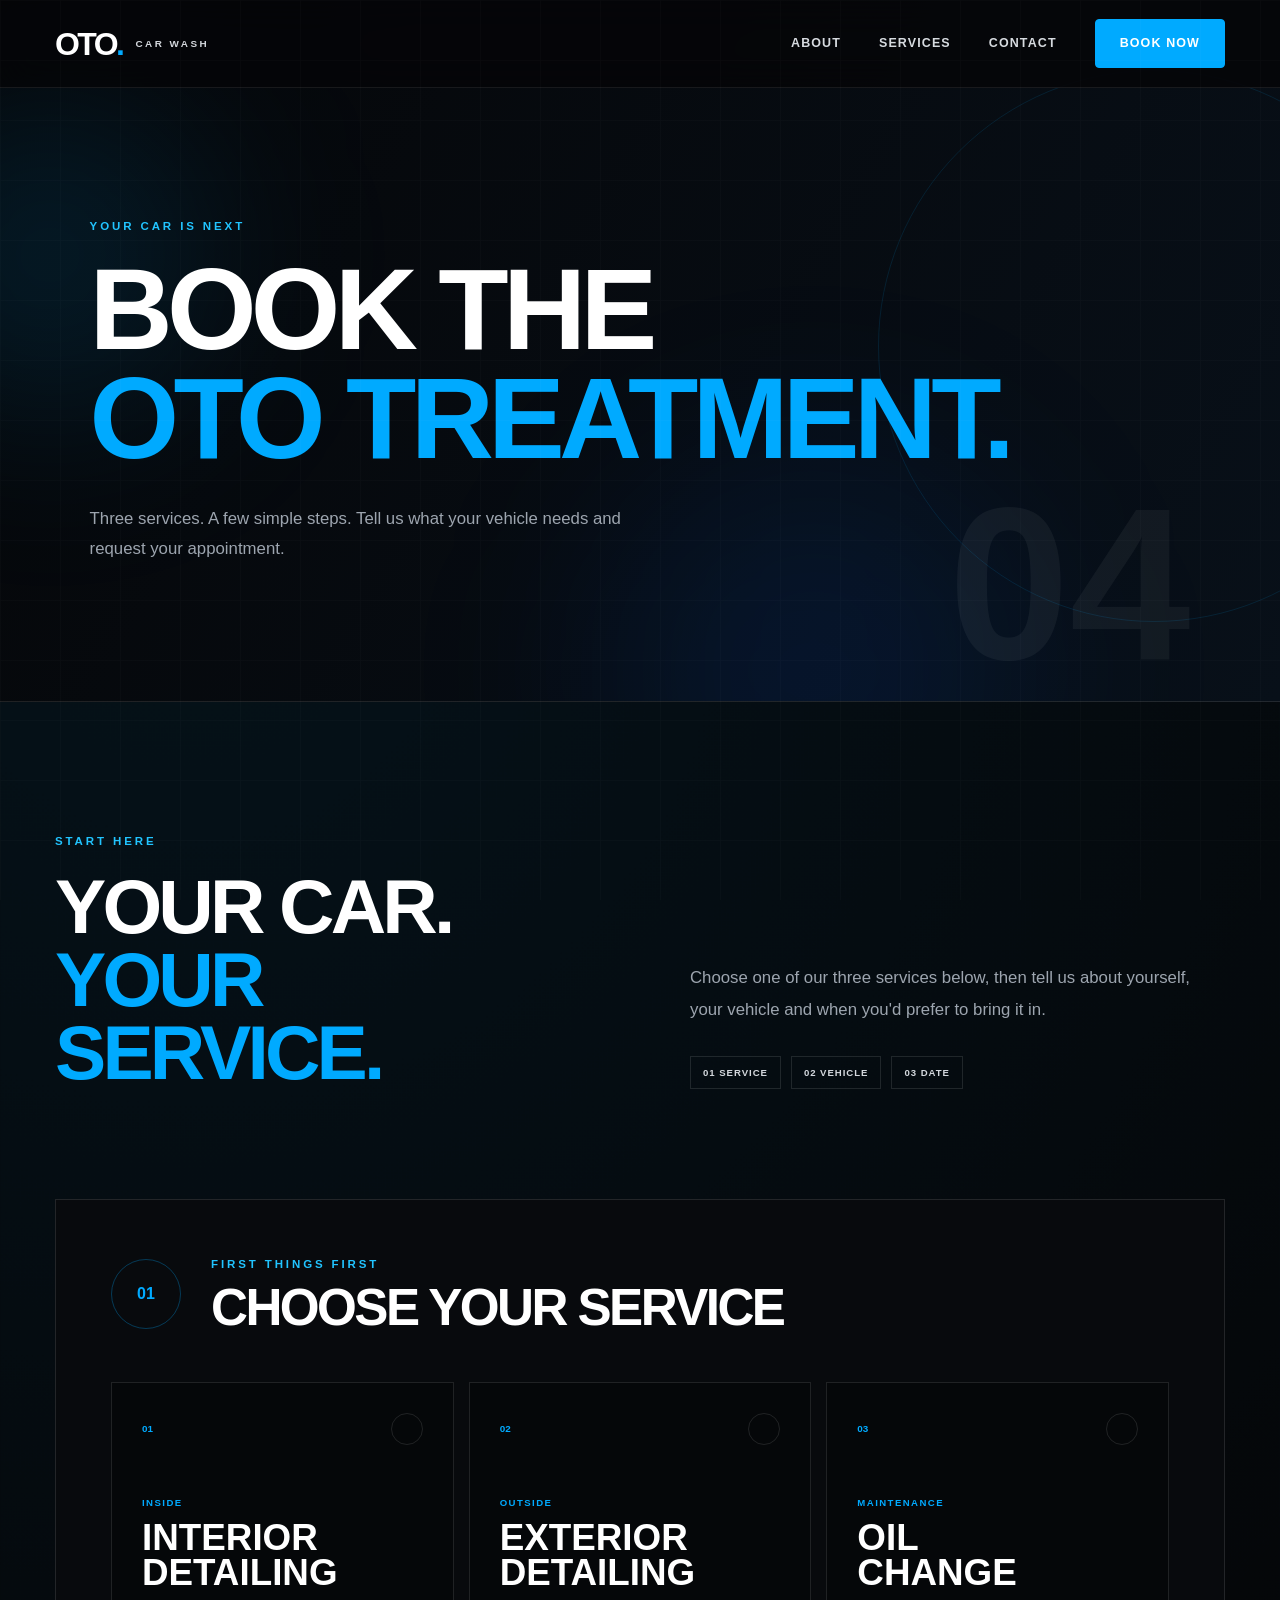
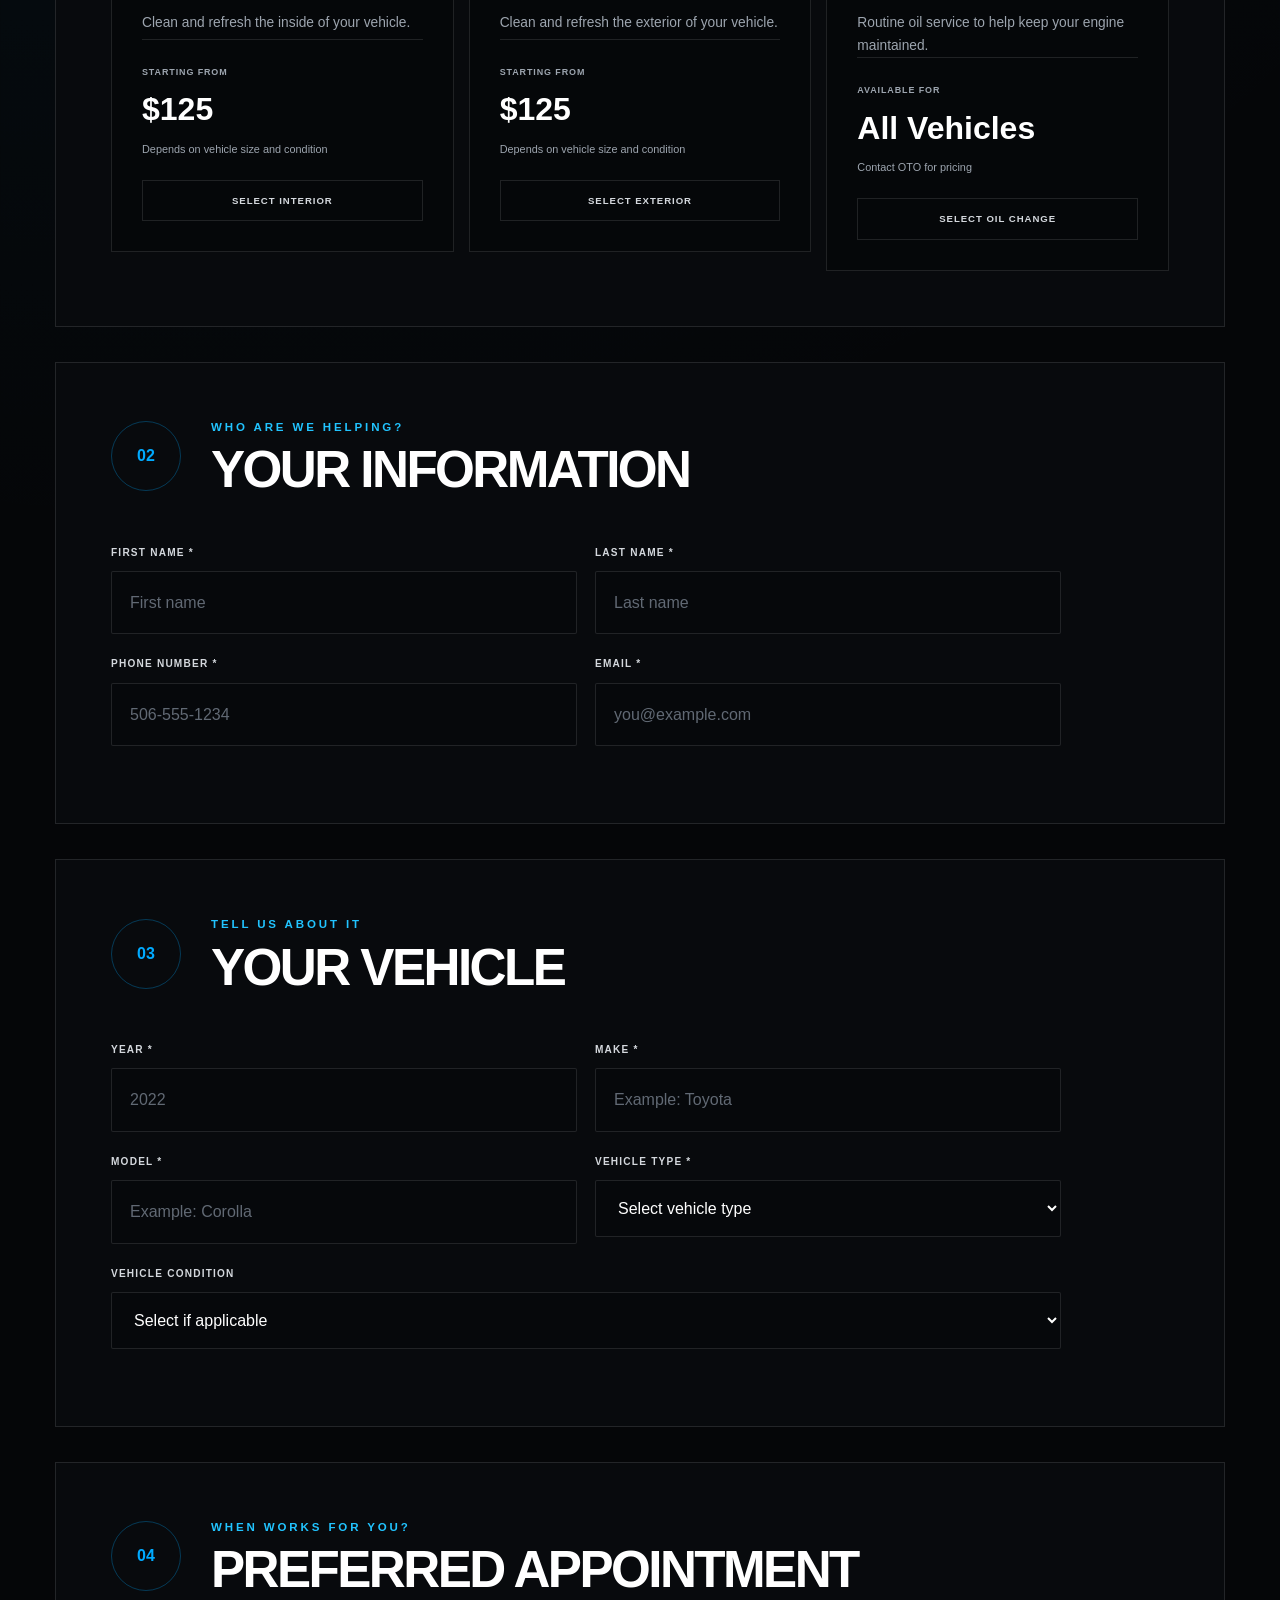
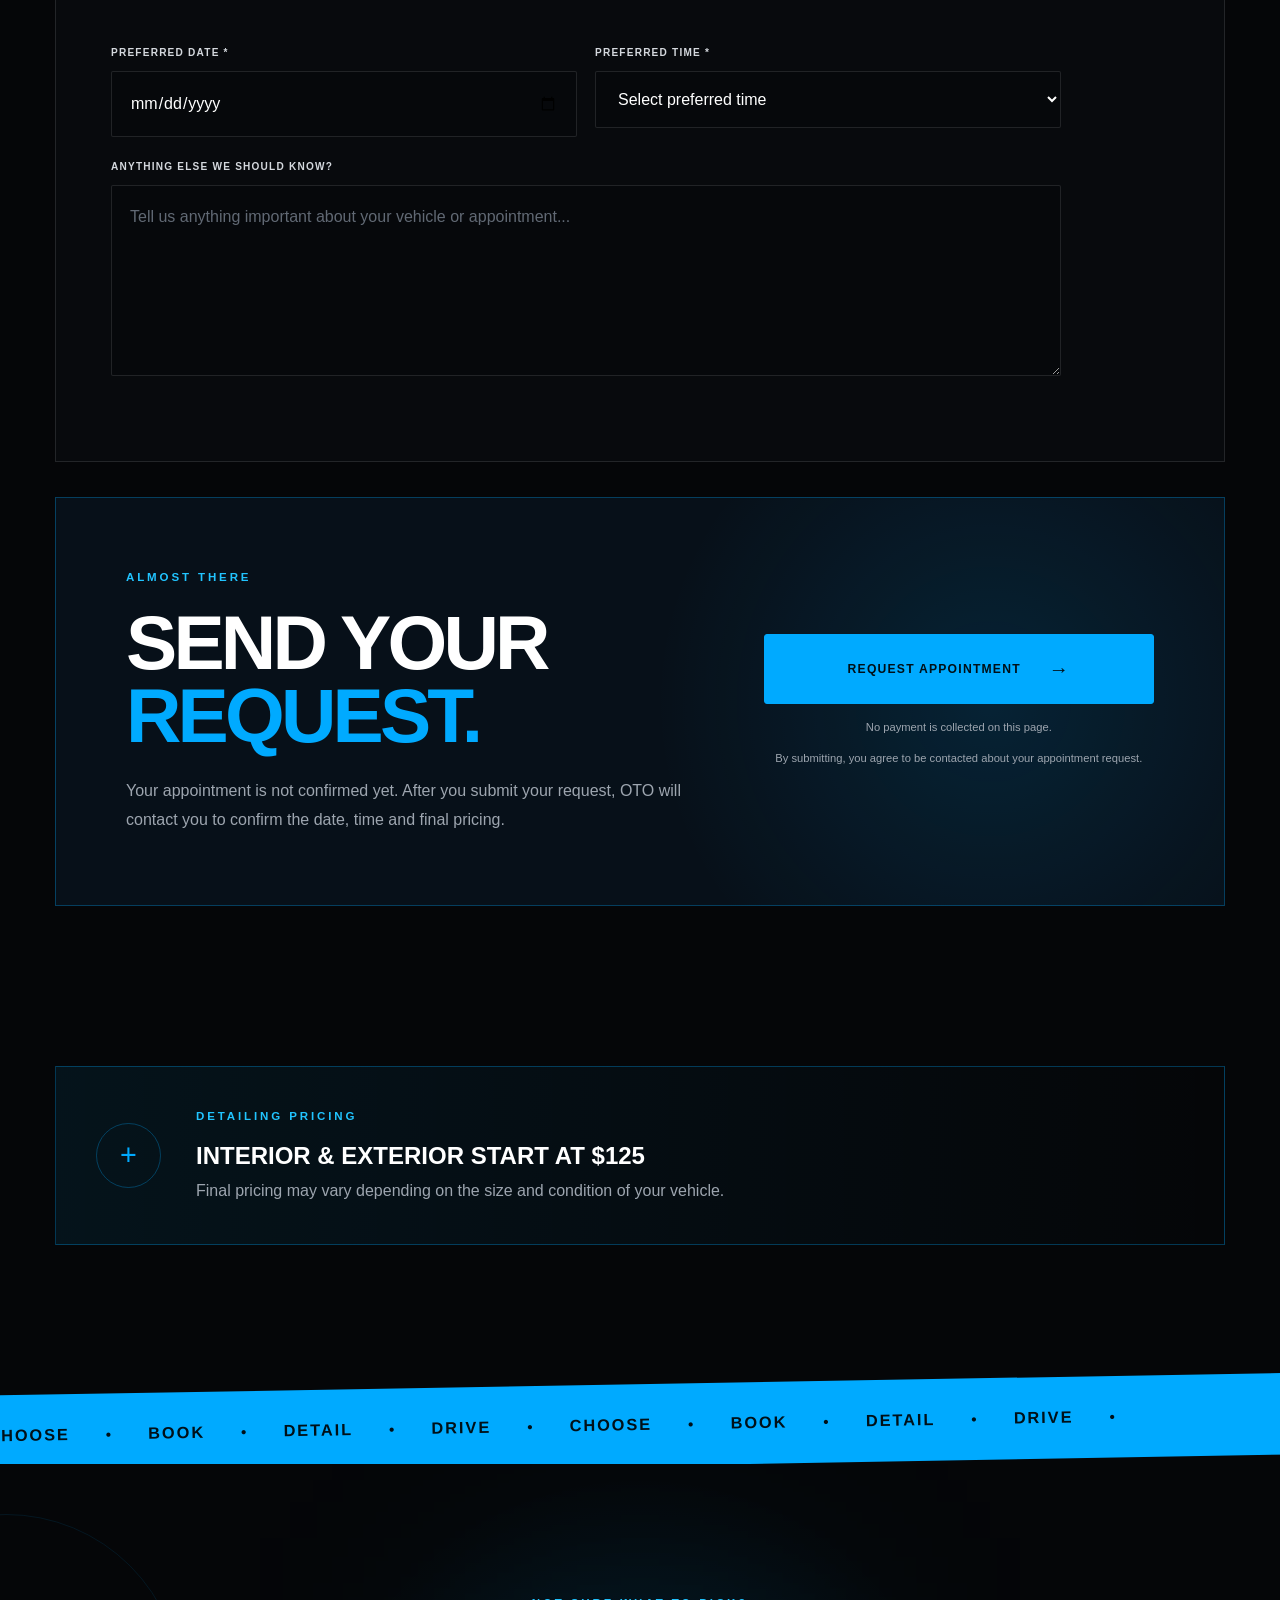
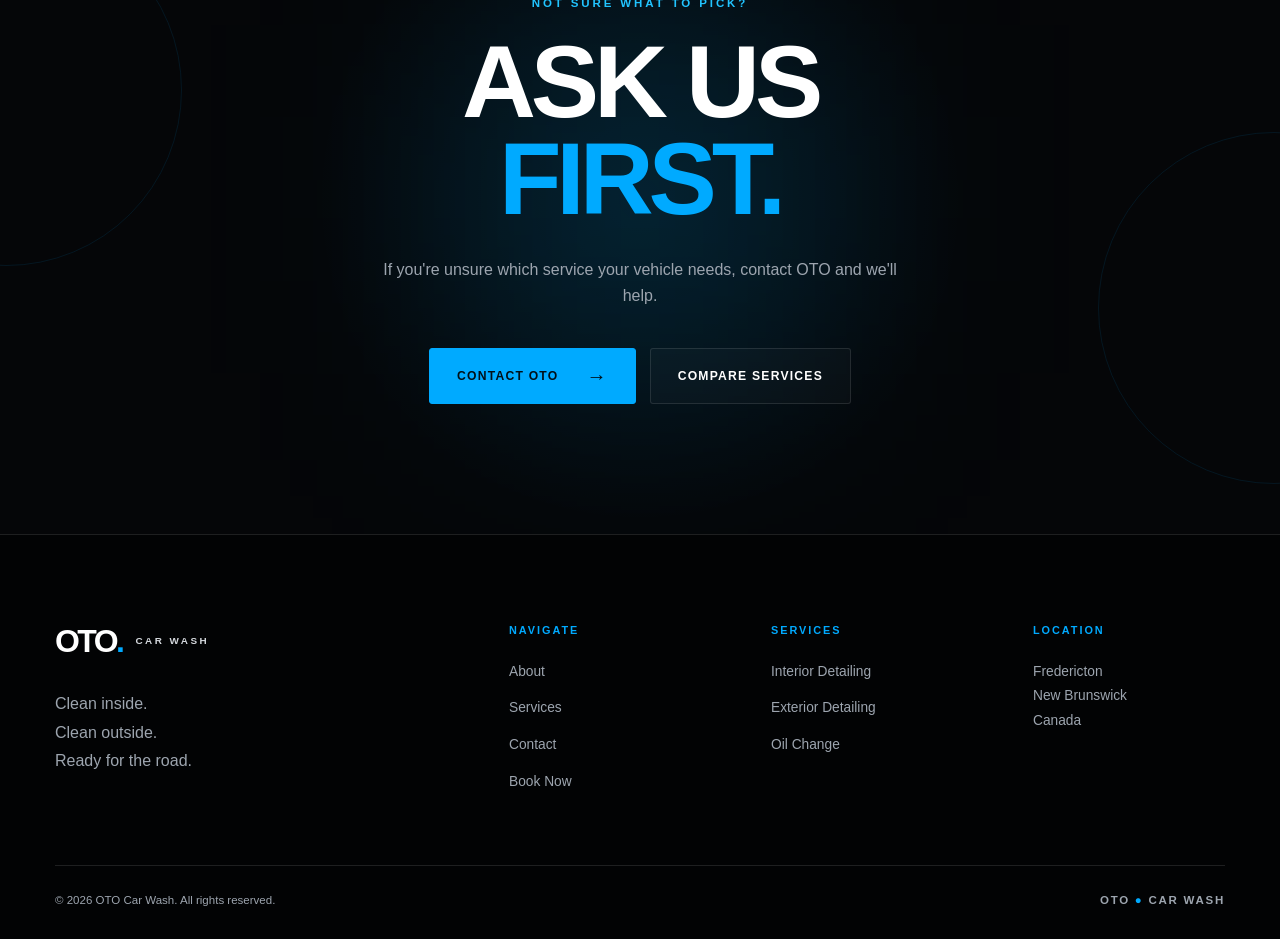
==== booking.html @ c393b4f9 "Add files via upload" ====
<!DOCTYPE html>
<html lang="en">

<head>
    <meta charset="UTF-8">
    <meta name="viewport" content="width=device-width, initial-scale=1.0">

    <title>Book Now | OTO Car Wash Fredericton</title>

    <meta name="description"
          content="Request an appointment for interior detailing, exterior detailing or an oil change at OTO Car Wash in Fredericton, New Brunswick.">

    <link rel="stylesheet" href="css/style.css">
</head>

<body>

<!-- =========================
     NAVIGATION
========================= -->

<header class="main-header">

    <a href="index.html" class="brand">
        <span class="brand-main">OTO</span>
        <span class="brand-sub">CAR WASH</span>
    </a>

    <nav class="desktop-nav">
        <a href="about.html">About</a>
        <a href="services.html">Services</a>
        <a href="contact.html">Contact</a>
        <a href="booking.html" class="nav-book active">Book Now</a>
    </nav>

    <button class="menu-button"
            id="menuButton"
            type="button"
            aria-label="Open menu"
            aria-expanded="false"
            aria-controls="mobileMenu">
        <span></span>
        <span></span>
        <span></span>
    </button>

</header>

<div class="mobile-menu" id="mobileMenu">

    <a href="about.html">About</a>
    <a href="services.html">Services</a>
    <a href="contact.html">Contact</a>
    <a href="booking.html">Book Now</a>

</div>

<main>

<!-- =========================
     BOOKING HERO
========================= -->

<section class="page-hero booking-page-hero">

    <div class="hero-glow hero-glow-one"></div>
    <div class="hero-glow hero-glow-two"></div>

    <div class="page-hero-content reveal">

        <p class="eyebrow">YOUR CAR IS NEXT</p>

        <h1>
            BOOK THE<br>
            <span>OTO TREATMENT.</span>
        </h1>

        <p>
            Three services. A few simple steps.
            Tell us what your vehicle needs and request your appointment.
        </p>

    </div>

    <div class="page-number">04</div>

</section>

<!-- =========================
     BOOKING INTRO
========================= -->

<section class="booking-intro-section">

    <div class="booking-intro-left reveal">

        <p class="eyebrow">START HERE</p>

        <h2>
            YOUR CAR.<br>
            <span>YOUR SERVICE.</span>
        </h2>

    </div>

    <div class="booking-intro-right reveal">

        <p>
            Choose one of our three services below, then tell us
            about yourself, your vehicle and when you'd prefer
            to bring it in.
        </p>

        <div class="booking-mini-steps">
            <span>01 SERVICE</span>
            <span>02 VEHICLE</span>
            <span>03 DATE</span>
        </div>

    </div>

</section>

<!-- =========================
     BOOKING FORM
========================= -->

<section class="booking-main-section">

    <form
        class="booking-form-new"
        id="bookingForm"
        action="https://formsubmit.co/zakareyamohammad2@gmail.com"
        method="POST"
        accept-charset="UTF-8"
    >

        <!-- FORMSUBMIT SETTINGS -->

        <input
            type="hidden"
            name="_subject"
            value="OTO CAR WASH | New Appointment Request"
        >

        <input
            type="hidden"
            name="_template"
            value="table"
        >

        <input
            type="hidden"
            name="_autoresponse"
            value="Thank you for choosing OTO Car Wash! We have received your appointment request. Your appointment is NOT confirmed yet. Our team will contact you to confirm your preferred date, time, and final pricing. OTO Car Wash - Fredericton, New Brunswick."
        >

        <input
            type="hidden"
            name="_captcha"
            value="true"
        >

        <input
            type="hidden"
            name="_honey"
            style="display:none"
        >

        <!-- =========================
             STEP 1 - SERVICE
        ========================= -->

        <div class="booking-step reveal">

            <div class="booking-step-header">

                <div class="booking-step-number">01</div>

                <div>
                    <p class="eyebrow">FIRST THINGS FIRST</p>
                    <h2>CHOOSE YOUR SERVICE</h2>
                </div>

            </div>

            <div class="booking-service-grid">

                <!-- INTERIOR -->

                <label class="booking-choice">

                    <input
                        type="radio"
                        name="Service"
                        value="Interior Detailing"
                        required
                    >

                    <div class="booking-choice-inner">

                        <div class="booking-choice-top">
                            <span class="booking-choice-number">01</span>
                            <div class="booking-check">✓</div>
                        </div>

                        <p class="booking-choice-label">INSIDE</p>

                        <h3>
                            Interior<br>
                            Detailing
                        </h3>

                        <p class="booking-choice-description">
                            Clean and refresh the inside
                            of your vehicle.
                        </p>

                        <div class="booking-choice-price">

                            <span>STARTING FROM</span>

                            <strong>$125</strong>

                            <small>
                                Depends on vehicle size and condition
                            </small>

                        </div>

                        <div class="booking-select-text">
                            SELECT INTERIOR
                        </div>

                    </div>

                </label>

                <!-- EXTERIOR -->

                <label class="booking-choice">

                    <input
                        type="radio"
                        name="Service"
                        value="Exterior Detailing"
                        required
                    >

                    <div class="booking-choice-inner">

                        <div class="booking-choice-top">
                            <span class="booking-choice-number">02</span>
                            <div class="booking-check">✓</div>
                        </div>

                        <p class="booking-choice-label">OUTSIDE</p>

                        <h3>
                            Exterior<br>
                            Detailing
                        </h3>

                        <p class="booking-choice-description">
                            Clean and refresh the exterior
                            of your vehicle.
                        </p>

                        <div class="booking-choice-price">

                            <span>STARTING FROM</span>

                            <strong>$125</strong>

                            <small>
                                Depends on vehicle size and condition
                            </small>

                        </div>

                        <div class="booking-select-text">
                            SELECT EXTERIOR
                        </div>

                    </div>

                </label>

                <!-- OIL CHANGE -->

                <label class="booking-choice">

                    <input
                        type="radio"
                        name="Service"
                        value="Oil Change"
                        required
                    >

                    <div class="booking-choice-inner">

                        <div class="booking-choice-top">
                            <span class="booking-choice-number">03</span>
                            <div class="booking-check">✓</div>
                        </div>

                        <p class="booking-choice-label">MAINTENANCE</p>

                        <h3>
                            Oil<br>
                            Change
                        </h3>

                        <p class="booking-choice-description">
                            Routine oil service to help keep
                            your engine maintained.
                        </p>

                        <div class="booking-choice-price">

                            <span>AVAILABLE FOR</span>

                            <strong>All Vehicles</strong>

                            <small>
                                Contact OTO for pricing
                            </small>

                        </div>

                        <div class="booking-select-text">
                            SELECT OIL CHANGE
                        </div>

                    </div>

                </label>

            </div>

        </div>

        <!-- =========================
             STEP 2 - CUSTOMER
        ========================= -->

        <div class="booking-step reveal">

            <div class="booking-step-header">

                <div class="booking-step-number">02</div>

                <div>
                    <p class="eyebrow">WHO ARE WE HELPING?</p>
                    <h2>YOUR INFORMATION</h2>
                </div>

            </div>

            <div class="booking-fields">

                <div class="form-row">

                    <div class="form-field">

                        <label for="bookingFirstName">
                            FIRST NAME *
                        </label>

                        <input
                            type="text"
                            id="bookingFirstName"
                            name="First Name"
                            placeholder="First name"
                            autocomplete="given-name"
                            required
                        >

                    </div>

                    <div class="form-field">

                        <label for="bookingLastName">
                            LAST NAME *
                        </label>

                        <input
                            type="text"
                            id="bookingLastName"
                            name="Last Name"
                            placeholder="Last name"
                            autocomplete="family-name"
                            required
                        >

                    </div>

                </div>

                <div class="form-row">

                    <div class="form-field">

                        <label for="bookingPhone">
                            PHONE NUMBER *
                        </label>

                        <input
                            type="tel"
                            id="bookingPhone"
                            name="Phone Number"
                            placeholder="506-555-1234"
                            autocomplete="tel"
                            required
                        >

                    </div>

                    <div class="form-field">

                        <label for="bookingEmail">
                            EMAIL *
                        </label>

                        <input
                            type="email"
                            id="bookingEmail"
                            name="email"
                            placeholder="you@example.com"
                            autocomplete="email"
                            required
                        >

                    </div>

                </div>

            </div>

        </div>

        <!-- =========================
             STEP 3 - VEHICLE
        ========================= -->

        <div class="booking-step reveal">

            <div class="booking-step-header">

                <div class="booking-step-number">03</div>

                <div>
                    <p class="eyebrow">TELL US ABOUT IT</p>
                    <h2>YOUR VEHICLE</h2>
                </div>

            </div>

            <div class="booking-fields">

                <div class="form-row">

                    <div class="form-field">

                        <label for="vehicleYear">YEAR *</label>

                        <input
                            type="number"
                            id="vehicleYear"
                            name="Vehicle Year"
                            placeholder="2022"
                            min="1950"
                            max="2030"
                            required
                        >

                    </div>

                    <div class="form-field">

                        <label for="vehicleMake">MAKE *</label>

                        <input
                            type="text"
                            id="vehicleMake"
                            name="Vehicle Make"
                            placeholder="Example: Toyota"
                            required
                        >

                    </div>

                </div>

                <div class="form-row">

                    <div class="form-field">

                        <label for="vehicleModel">MODEL *</label>

                        <input
                            type="text"
                            id="vehicleModel"
                            name="Vehicle Model"
                            placeholder="Example: Corolla"
                            required
                        >

                    </div>

                    <div class="form-field">

                        <label for="vehicleType">
                            VEHICLE TYPE *
                        </label>

                        <select
                            id="vehicleType"
                            name="Vehicle Type"
                            required
                        >

                            <option value="">
                                Select vehicle type
                            </option>

                            <option value="Sedan">Sedan</option>
                            <option value="SUV">SUV</option>
                            <option value="Truck">Truck</option>
                            <option value="Van">Van</option>
                            <option value="Other">Other</option>

                        </select>

                    </div>

                </div>

                <div class="form-field">

                    <label for="vehicleCondition">
                        VEHICLE CONDITION
                    </label>

                    <select
                        id="vehicleCondition"
                        name="Vehicle Condition"
                    >

                        <option value="">
                            Select if applicable
                        </option>

                        <option value="Light cleaning needed">
                            Light cleaning needed
                        </option>

                        <option value="Moderate cleaning needed">
                            Moderate cleaning needed
                        </option>

                        <option value="Heavy cleaning needed">
                            Heavy cleaning needed
                        </option>

                        <option value="Not applicable / Oil change">
                            Not applicable / Oil change
                        </option>

                    </select>

                </div>

            </div>

        </div>

        <!-- =========================
             STEP 4 - APPOINTMENT
        ========================= -->

        <div class="booking-step reveal">

            <div class="booking-step-header">

                <div class="booking-step-number">04</div>

                <div>
                    <p class="eyebrow">WHEN WORKS FOR YOU?</p>
                    <h2>PREFERRED APPOINTMENT</h2>
                </div>

            </div>

            <div class="booking-fields">

                <div class="form-row">

                    <div class="form-field">

                        <label for="appointmentDate">
                            PREFERRED DATE *
                        </label>

                        <input
                            type="date"
                            id="appointmentDate"
                            name="Preferred Date"
                            required
                        >

                    </div>

                    <div class="form-field">

                        <label for="appointmentTime">
                            PREFERRED TIME *
                        </label>

                        <select
                            id="appointmentTime"
                            name="Preferred Time"
                            required
                        >

                            <option value="">
                                Select preferred time
                            </option>

                            <option value="Morning">
                                Morning
                            </option>

                            <option value="Afternoon">
                                Afternoon
                            </option>

                            <option value="Evening">
                                Evening
                            </option>

                        </select>

                    </div>

                </div>

                <div class="form-field">

                    <label for="bookingNotes">
                        ANYTHING ELSE WE SHOULD KNOW?
                    </label>

                    <textarea
                        id="bookingNotes"
                        name="Additional Notes"
                        rows="6"
                        placeholder="Tell us anything important about your vehicle or appointment..."
                    ></textarea>

                </div>

            </div>

        </div>

        <!-- =========================
             FINAL SUBMISSION
        ========================= -->

        <div class="booking-submit-area reveal">

            <div class="booking-submit-text">

                <p class="eyebrow">ALMOST THERE</p>

                <h2>
                    SEND YOUR<br>
                    <span>REQUEST.</span>
                </h2>

                <p>
                    Your appointment is not confirmed yet.
                    After you submit your request, OTO will contact
                    you to confirm the date, time and final pricing.
                </p>

            </div>

            <div class="booking-submit-action">

                <button
                    type="submit"
                    class="button primary-button booking-final-button"
                >
                    Request Appointment
                    <span>→</span>
                </button>

                <p>
                    No payment is collected on this page.
                </p>

                <p style="margin-top:12px; line-height:1.7;">
                    By submitting, you agree to be contacted
                    about your appointment request.
                </p>

            </div>

        </div>

    </form>

</section>

<!-- =========================
     BOOKING NOTE
========================= -->

<section class="booking-note-section">

    <div class="booking-note reveal">

        <div class="booking-note-symbol">+</div>

        <div>

            <p class="eyebrow">DETAILING PRICING</p>

            <h3>
                INTERIOR & EXTERIOR START AT $125
            </h3>

            <p>
                Final pricing may vary depending on the size
                and condition of your vehicle.
            </p>

        </div>

    </div>

</section>

<!-- =========================
     MARQUEE
========================= -->

<section class="marquee-section">

    <div class="marquee-track">

        <span>CHOOSE</span>
        <span class="marquee-dot">●</span>

        <span>BOOK</span>
        <span class="marquee-dot">●</span>

        <span>DETAIL</span>
        <span class="marquee-dot">●</span>

        <span>DRIVE</span>
        <span class="marquee-dot">●</span>

        <span>CHOOSE</span>
        <span class="marquee-dot">●</span>

        <span>BOOK</span>
        <span class="marquee-dot">●</span>

        <span>DETAIL</span>
        <span class="marquee-dot">●</span>

        <span>DRIVE</span>
        <span class="marquee-dot">●</span>

    </div>

</section>

<!-- =========================
     NEED HELP
========================= -->

<section class="cta-section">

    <div class="cta-glow"></div>

    <div class="cta-content reveal">

        <p class="eyebrow">
            NOT SURE WHAT TO PICK?
        </p>

        <h2>
            ASK US<br>
            <span>FIRST.</span>
        </h2>

        <p>
            If you're unsure which service your vehicle needs,
            contact OTO and we'll help.
        </p>

        <div class="hero-buttons">

            <a href="contact.html"
               class="button primary-button">
                Contact OTO
                <span>→</span>
            </a>

            <a href="services.html"
               class="button secondary-button">
                Compare Services
            </a>

        </div>

    </div>

</section>

</main>

<!-- =========================
     FOOTER
========================= -->

<footer class="footer">

    <div class="footer-top">

        <div class="footer-brand">

            <a href="index.html" class="brand footer-logo">
                <span class="brand-main">OTO</span>
                <span class="brand-sub">CAR WASH</span>
            </a>

            <p>
                Clean inside.<br>
                Clean outside.<br>
                Ready for the road.
            </p>

        </div>

        <div class="footer-column">

            <h4>Navigate</h4>

            <a href="about.html">About</a>
            <a href="services.html">Services</a>
            <a href="contact.html">Contact</a>
            <a href="booking.html">Book Now</a>

        </div>

        <div class="footer-column">

            <h4>Services</h4>

            <a href="services.html#interior">
                Interior Detailing
            </a>

            <a href="services.html#exterior">
                Exterior Detailing
            </a>

            <a href="services.html#oil">
                Oil Change
            </a>

        </div>

        <div class="footer-column">

            <h4>Location</h4>

            <p>
                Fredericton<br>
                New Brunswick<br>
                Canada
            </p>

        </div>

    </div>

    <div class="footer-bottom">

        <p>
            © <span id="currentYear"></span>
            OTO Car Wash. All rights reserved.
        </p>

        <p class="footer-signature">
            OTO <span>●</span> CAR WASH
        </p>

    </div>

</footer>

<script src="js/script.js"></script>

</body>
</html>
---- css/style.css ----
/* =========================================================
   OTO CAR WASH
   MAIN STYLESHEET
   Black + Electric Blue + White
========================================================= */


/* =========================================================
   1. RESET / VARIABLES
========================================================= */

* {
    margin: 0;
    padding: 0;
    box-sizing: border-box;
}

html {
    scroll-behavior: smooth;
}

:root {
    --black: #050608;
    --black-soft: #090b0f;
    --dark: #0d1015;
    --dark-light: #12161d;

    --blue: #00aaff;
    --blue-bright: #21c4ff;
    --blue-dark: #006eff;

    --white: #ffffff;
    --gray: #9da5af;
    --gray-light: #d4d8dd;

    --border: rgba(255, 255, 255, 0.11);
    --blue-border: rgba(0, 170, 255, 0.30);

    --container: 1400px;

    --transition: 0.35s ease;
}

body {
    background:
        radial-gradient(
            circle at 15% 10%,
            rgba(0, 170, 255, 0.07),
            transparent 30%
        ),
        var(--black);

    color: var(--white);

    font-family:
        Arial,
        Helvetica,
        sans-serif;

    line-height: 1.6;

    overflow-x: hidden;
}

body::before {
    content: "";

    position: fixed;

    inset: 0;

    pointer-events: none;

    opacity: 0.025;

    background-image:
        linear-gradient(
            rgba(255, 255, 255, 0.8) 1px,
            transparent 1px
        ),
        linear-gradient(
            90deg,
            rgba(255, 255, 255, 0.8) 1px,
            transparent 1px
        );

    background-size: 60px 60px;

    z-index: 9999;
}

img {
    display: block;
    max-width: 100%;
}

a {
    color: inherit;
    text-decoration: none;
}

button,
input,
select,
textarea {
    font: inherit;
}

button {
    cursor: pointer;
}

::selection {
    background: var(--blue);
    color: var(--black);
}


/* =========================================================
   2. SCROLLBAR
========================================================= */

::-webkit-scrollbar {
    width: 9px;
}

::-webkit-scrollbar-track {
    background: var(--black);
}

::-webkit-scrollbar-thumb {
    background: var(--blue);
    border-radius: 20px;
}


/* =========================================================
   3. GLOBAL TEXT
========================================================= */

.eyebrow {
    color: var(--blue-bright);

    font-size: 0.72rem;

    font-weight: 800;

    letter-spacing: 0.25em;

    text-transform: uppercase;

    margin-bottom: 20px;
}

h1,
h2,
h3,
h4 {
    line-height: 0.95;
}

h1,
h2 {
    font-weight: 900;

    letter-spacing: -0.05em;
}

h1 span,
h2 span {
    color: var(--blue);
}

p {
    color: var(--gray);
}

.section {
    max-width: var(--container);

    margin: auto;

    padding: 130px 55px;
}

.section-heading {
    display: flex;

    justify-content: space-between;

    align-items: flex-end;

    gap: 80px;

    margin-bottom: 70px;
}

.section-heading h2,
.center-heading h2,
.why-left h2,
.about-intro h2,
.contact-intro-big h2,
.booking-intro-left h2 {
    font-size: clamp(3rem, 6vw, 6.4rem);

    text-transform: uppercase;
}

.section-intro {
    max-width: 440px;

    font-size: 1.08rem;

    line-height: 1.8;
}

.center-heading {
    text-align: center;

    margin-bottom: 80px;
}


/* =========================================================
   4. HEADER / NAVIGATION
========================================================= */

.main-header {
    position: fixed;

    top: 0;
    left: 0;

    width: 100%;

    height: 88px;

    padding: 0 55px;

    display: flex;

    align-items: center;

    justify-content: space-between;

    background: rgba(5, 6, 8, 0.82);

    border-bottom: 1px solid rgba(255, 255, 255, 0.08);

    backdrop-filter: blur(18px);
    -webkit-backdrop-filter: blur(18px);

    z-index: 1000;
}

.brand {
    display: inline-flex;

    align-items: center;

    gap: 13px;
}

.brand-main {
    color: var(--white);

    font-size: 2rem;

    font-weight: 900;

    letter-spacing: -0.08em;

    line-height: 1;
}

.brand-main::after {
    content: ".";

    color: var(--blue);
}

.brand-sub {
    color: var(--gray-light);

    font-size: 0.62rem;

    font-weight: 700;

    letter-spacing: 0.25em;

    line-height: 1.2;
}

.desktop-nav {
    display: flex;

    align-items: center;

    gap: 38px;
}

.desktop-nav a {
    position: relative;

    color: #d7dbe0;

    font-size: 0.78rem;

    font-weight: 700;

    letter-spacing: 0.09em;

    text-transform: uppercase;

    transition: var(--transition);
}

.desktop-nav a:not(.nav-book)::after {
    content: "";

    position: absolute;

    bottom: -8px;
    left: 0;

    width: 0;
    height: 2px;

    background: var(--blue);

    transition: var(--transition);
}

.desktop-nav a:hover,
.desktop-nav a.active {
    color: var(--white);
}

.desktop-nav a:hover::after,
.desktop-nav a.active::after {
    width: 100%;
}

.desktop-nav .nav-book {
    padding: 14px 24px;

    background: var(--blue);

    color: #001018;

    border: 1px solid var(--blue);

    border-radius: 4px;
}

.desktop-nav .nav-book:hover {
    background: var(--white);

    border-color: var(--white);

    transform: translateY(-2px);
}

.menu-button {
    display: none;

    width: 45px;
    height: 45px;

    border: 1px solid var(--border);

    background: transparent;

    align-items: center;

    justify-content: center;

    flex-direction: column;

    gap: 5px;
}

.menu-button span {
    width: 19px;
    height: 2px;

    background: var(--white);

    transition: var(--transition);
}

.mobile-menu {
    position: fixed;

    top: 88px;
    left: 0;

    width: 100%;

    padding: 30px;

    background: rgba(5, 6, 8, 0.98);

    border-bottom: 1px solid var(--border);

    display: none;

    flex-direction: column;

    z-index: 999;
}

.mobile-menu.active {
    display: flex;
}

.mobile-menu a {
    padding: 18px 0;

    color: var(--white);

    border-bottom: 1px solid var(--border);

    font-weight: 800;

    letter-spacing: 0.08em;

    text-transform: uppercase;
}


/* =========================================================
   5. BUTTONS
========================================================= */

.button {
    min-height: 56px;

    display: inline-flex;

    align-items: center;

    justify-content: center;

    gap: 28px;

    padding: 0 27px;

    border-radius: 3px;

    font-size: 0.76rem;

    font-weight: 900;

    letter-spacing: 0.1em;

    text-transform: uppercase;

    border: 1px solid transparent;

    transition:
        transform var(--transition),
        background var(--transition),
        border-color var(--transition),
        box-shadow var(--transition);
}

.primary-button {
    color: #001018;

    background: var(--blue);

    border-color: var(--blue);

    box-shadow:
        0 0 0 rgba(0, 170, 255, 0);
}

.primary-button:hover {
    transform: translateY(-4px);

    background: var(--blue-bright);

    box-shadow:
        0 12px 40px rgba(0, 170, 255, 0.25);
}

.primary-button span {
    font-size: 1.25rem;
}

.secondary-button {
    background: rgba(255, 255, 255, 0.025);

    border-color: var(--border);

    color: var(--white);
}

.secondary-button:hover {
    border-color: var(--blue);

    color: var(--blue-bright);

    transform: translateY(-4px);
}

.text-link {
    display: inline-flex;

    align-items: center;

    gap: 18px;

    margin-top: 28px;

    color: var(--white);

    font-size: 0.8rem;

    font-weight: 800;

    letter-spacing: 0.12em;

    text-transform: uppercase;
}

.text-link span {
    color: var(--blue);

    font-size: 1.2rem;

    transition: var(--transition);
}

.text-link:hover span {
    transform: translateX(7px);
}


/* =========================================================
   6. HOME HERO
========================================================= */

.hero {
    position: relative;

    min-height: 100vh;

    padding: 150px 6vw 90px;

    display: grid;

    grid-template-columns: 1fr 0.9fr;

    align-items: center;

    gap: 70px;

    overflow: hidden;

    background:
        linear-gradient(
            120deg,
            #050608 0%,
            #070a0e 55%,
            #02080d 100%
        );
}

.hero::before {
    content: "";

    position: absolute;

    width: 620px;
    height: 620px;

    right: -230px;
    top: 5%;

    border: 1px solid rgba(0, 170, 255, 0.16);

    border-radius: 50%;

    box-shadow:
        0 0 100px rgba(0, 170, 255, 0.06);
}

.hero::after {
    content: "OTO";

    position: absolute;

    left: -25px;
    bottom: -80px;

    color: rgba(255, 255, 255, 0.018);

    font-size: clamp(13rem, 28vw, 32rem);

    font-weight: 900;

    letter-spacing: -0.12em;

    line-height: 1;

    pointer-events: none;
}

.hero-content {
    position: relative;

    z-index: 5;
}

.hero h1 {
    max-width: 850px;

    font-size: clamp(4.5rem, 8vw, 9rem);

    text-transform: uppercase;
}

.hero-description {
    max-width: 600px;

    margin-top: 30px;

    font-size: 1.12rem;

    line-height: 1.8;
}

.hero-buttons {
    display: flex;

    align-items: center;

    flex-wrap: wrap;

    gap: 14px;

    margin-top: 40px;
}

.hero-logo-card {
    position: relative;

    z-index: 4;

    padding: 12px;

    background:
        linear-gradient(
            145deg,
            rgba(255, 255, 255, 0.09),
            rgba(255, 255, 255, 0.015)
        );

    border: 1px solid var(--border);

    border-radius: 20px;

    transform: rotate(2deg);

    box-shadow:
        0 35px 100px rgba(0, 0, 0, 0.6),
        0 0 80px rgba(0, 170, 255, 0.08);

    transition: 0.5s ease;
}

.hero-logo-card:hover {
    transform: rotate(0deg) translateY(-8px);

    border-color: var(--blue-border);
}

.hero-logo-card img {
    width: 100%;

    border-radius: 13px;
}

.logo-light {
    position: absolute;

    width: 50%;
    height: 50%;

    top: -15%;
    right: -15%;

    background: var(--blue);

    filter: blur(110px);

    opacity: 0.2;

    pointer-events: none;
}

.hero-glow {
    position: absolute;

    border-radius: 50%;

    filter: blur(100px);

    pointer-events: none;
}

.hero-glow-one {
    width: 300px;
    height: 300px;

    background: rgba(0, 170, 255, 0.14);

    top: 15%;
    left: -100px;
}

.hero-glow-two {
    width: 420px;
    height: 420px;

    background: rgba(0, 102, 255, 0.1);

    bottom: -180px;
    right: 20%;
}

.hero-water-line {
    position: absolute;

    width: 50vw;
    height: 1px;

    left: 0;
    top: 35%;

    background:
        linear-gradient(
            90deg,
            transparent,
            var(--blue),
            transparent
        );

    opacity: 0.25;

    transform: rotate(-12deg);
}

.scroll-indicator {
    position: absolute;

    left: 55px;
    bottom: 35px;

    display: flex;

    align-items: center;

    gap: 15px;

    z-index: 5;
}

.scroll-indicator span {
    color: var(--gray);

    font-size: 0.6rem;

    font-weight: 800;

    letter-spacing: 0.2em;
}

.scroll-line {
    width: 65px;
    height: 1px;

    background: var(--blue);

    animation: scrollPulse 1.8s infinite ease-in-out;
}


/* =========================================================
   7. QUICK INFO
========================================================= */

.quick-info {
    max-width: var(--container);

    margin: auto;

    padding: 0 55px;

    display: grid;

    grid-template-columns: repeat(3, 1fr);

    border-left: 1px solid var(--border);

    border-right: 1px solid var(--border);
}

.quick-info-item {
    min-height: 145px;

    padding: 35px;

    display: flex;

    align-items: center;

    gap: 25px;

    border-right: 1px solid var(--border);
}

.quick-info-item:last-child {
    border-right: 0;
}

.info-number {
    color: var(--blue);

    font-size: 0.65rem;

    font-weight: 900;
}

.quick-info h3 {
    margin-bottom: 8px;

    font-size: 1.25rem;
}

.quick-info p {
    font-size: 0.85rem;
}


/* =========================================================
   8. HOME SERVICE CARDS
========================================================= */

.services-section {
    padding-top: 160px;
}

.services-grid {
    display: grid;

    grid-template-columns: repeat(3, 1fr);

    gap: 18px;
}

.service-card {
    position: relative;

    min-height: 550px;

    padding: 35px;

    display: flex;

    flex-direction: column;

    justify-content: space-between;

    overflow: hidden;

    background:
        linear-gradient(
            145deg,
            rgba(255, 255, 255, 0.045),
            rgba(255, 255, 255, 0.01)
        );

    border: 1px solid var(--border);

    transition: 0.45s ease;
}

.service-card::before {
    content: "";

    position: absolute;

    width: 250px;
    height: 250px;

    top: -130px;
    right: -130px;

    border-radius: 50%;

    background: var(--blue);

    filter: blur(80px);

    opacity: 0;

    transition: 0.5s ease;
}

.service-card:hover {
    transform: translateY(-12px);

    border-color: var(--blue-border);

    background:
        linear-gradient(
            145deg,
            rgba(0, 170, 255, 0.09),
            rgba(255, 255, 255, 0.01)
        );
}

.service-card:hover::before {
    opacity: 0.13;
}

.featured-service {
    transform: translateY(-20px);

    border-color: rgba(0, 170, 255, 0.35);
}

.featured-service:hover {
    transform: translateY(-32px);
}

.service-card-number {
    color: rgba(255, 255, 255, 0.25);

    font-size: 0.72rem;

    font-weight: 800;

    letter-spacing: 0.1em;
}

.service-icon {
    width: 80px;
    height: 80px;

    display: flex;

    align-items: center;

    justify-content: center;

    border: 1px solid var(--blue-border);

    border-radius: 50%;

    color: var(--blue);

    font-size: 2rem;

    box-shadow:
        inset 0 0 30px rgba(0, 170, 255, 0.05);
}

.service-small {
    color: var(--blue);

    margin-bottom: 18px;

    font-size: 0.65rem;

    font-weight: 800;

    letter-spacing: 0.15em;
}

.service-content h3 {
    margin-bottom: 25px;

    font-size: clamp(2.5rem, 4vw, 4rem);

    text-transform: uppercase;
}

.service-content > p:not(.service-small) {
    max-width: 340px;

    margin-bottom: 30px;

    font-size: 0.94rem;

    line-height: 1.8;
}

.service-content a {
    display: flex;

    justify-content: space-between;

    align-items: center;

    padding-top: 20px;

    border-top: 1px solid var(--border);

    color: var(--white);

    font-size: 0.72rem;

    font-weight: 800;

    letter-spacing: 0.1em;

    text-transform: uppercase;
}

.service-content a span {
    color: var(--blue);

    font-size: 1.3rem;

    transition: var(--transition);
}

.service-content a:hover span {
    transform: translate(5px, -5px);
}


/* =========================================================
   9. STATEMENT SECTION
========================================================= */

.statement-section {
    position: relative;

    min-height: 750px;

    padding: 130px 8vw;

    display: flex;

    align-items: center;

    overflow: hidden;

    background:
        linear-gradient(
            110deg,
            #050608,
            #07111a
        );

    border-top: 1px solid var(--border);

    border-bottom: 1px solid var(--border);
}

.statement-background-text {
    position: absolute;

    right: -5vw;
    top: 50%;

    transform: translateY(-50%);

    color: rgba(255, 255, 255, 0.025);

    font-size: clamp(18rem, 45vw, 45rem);

    font-weight: 900;

    letter-spacing: -0.15em;

    line-height: 0.8;
}

.statement-content {
    position: relative;

    max-width: 750px;

    z-index: 3;
}

.statement-content h2 {
    font-size: clamp(4rem, 8vw, 8rem);

    text-transform: uppercase;
}

.statement-content > p:not(.eyebrow) {
    max-width: 570px;

    margin-top: 30px;

    font-size: 1.05rem;

    line-height: 1.9;
}


/* =========================================================
   10. WHY OTO
========================================================= */

.why-section {
    display: grid;

    grid-template-columns: 0.85fr 1.15fr;

    gap: 100px;
}

.why-left {
    position: sticky;

    top: 150px;

    height: fit-content;
}

.why-list {
    border-top: 1px solid var(--border);
}

.why-item {
    padding: 40px 0;

    display: grid;

    grid-template-columns: 80px 1fr;

    gap: 20px;

    border-bottom: 1px solid var(--border);
}

.why-item > span {
    color: var(--blue);

    font-size: 0.68rem;

    font-weight: 900;
}

.why-item h3 {
    margin-bottom: 15px;

    font-size: 1.7rem;

    text-transform: uppercase;
}

.why-item p {
    max-width: 520px;

    line-height: 1.8;
}


/* =========================================================
   11. PROCESS
========================================================= */

.process-section {
    position: relative;
}

.process-line {
    display: flex;

    align-items: flex-start;

    justify-content: center;
}

.process-step {
    width: 210px;

    text-align: center;
}

.process-circle {
    width: 72px;
    height: 72px;

    margin: 0 auto 25px;

    display: flex;

    align-items: center;

    justify-content: center;

    border: 1px solid var(--blue-border);

    border-radius: 50%;

    color: var(--blue);

    font-weight: 900;

    box-shadow:
        0 0 30px rgba(0, 170, 255, 0.06);

    transition: var(--transition);
}

.process-step:hover .process-circle {
    background: var(--blue);

    color: var(--black);

    transform: scale(1.08);

    box-shadow:
        0 0 40px rgba(0, 170, 255, 0.3);
}

.process-step h3 {
    margin-bottom: 12px;

    font-size: 1.2rem;

    text-transform: uppercase;
}

.process-step p {
    font-size: 0.86rem;
}

.process-connector {
    width: 90px;
    height: 1px;

    margin-top: 36px;

    background:
        linear-gradient(
            90deg,
            var(--blue),
            rgba(0, 170, 255, 0.15)
        );
}


/* =========================================================
   12. MARQUEE
========================================================= */

.marquee-section {
    width: 100%;

    padding: 27px 0;

    overflow: hidden;

    background: var(--blue);

    color: var(--black);

    transform: rotate(-1deg) scale(1.02);
}

.marquee-track {
    width: max-content;

    display: flex;

    align-items: center;

    gap: 35px;

    animation: marqueeMove 22s linear infinite;
}

.marquee-track span {
    color: #001018;

    font-size: 1rem;

    font-weight: 900;

    letter-spacing: 0.12em;

    white-space: nowrap;
}

.marquee-dot {
    font-size: 0.6rem !important;
}


/* =========================================================
   13. CTA
========================================================= */

.cta-section {
    position: relative;

    min-height: 650px;

    padding: 130px 40px;

    display: flex;

    align-items: center;

    justify-content: center;

    text-align: center;

    overflow: hidden;

    background:
        radial-gradient(
            circle at center,
            rgba(0, 170, 255, 0.09),
            transparent 45%
        ),
        var(--black);
}

.cta-section::before,
.cta-section::after {
    content: "";

    position: absolute;

    width: 350px;
    height: 350px;

    border: 1px solid rgba(0, 170, 255, 0.1);

    border-radius: 50%;
}

.cta-section::before {
    left: -170px;
    top: 50px;
}

.cta-section::after {
    right: -170px;
    bottom: 50px;
}

.cta-glow {
    position: absolute;

    width: 350px;
    height: 350px;

    background: rgba(0, 170, 255, 0.12);

    filter: blur(130px);
}

.cta-content {
    position: relative;

    max-width: 1000px;

    z-index: 3;
}

.cta-content h2 {
    font-size: clamp(3.8rem, 8vw, 8rem);

    text-transform: uppercase;
}

.cta-content > p:not(.eyebrow) {
    max-width: 550px;

    margin: 30px auto;

    font-size: 1rem;
}

.cta-content .hero-buttons {
    justify-content: center;
}


/* =========================================================
   14. FOOTER
========================================================= */

.footer {
    padding: 90px 55px 30px;

    background: #020304;

    border-top: 1px solid var(--border);
}

.footer-top {
    max-width: var(--container);

    margin: auto;

    display: grid;

    grid-template-columns: 2fr 1fr 1fr 1fr;

    gap: 70px;

    padding-bottom: 70px;
}

.footer-brand p {
    margin-top: 30px;

    font-size: 1rem;

    line-height: 1.8;
}

.footer-column {
    display: flex;

    flex-direction: column;

    align-items: flex-start;

    gap: 12px;
}

.footer-column h4 {
    margin-bottom: 12px;

    color: var(--blue);

    font-size: 0.68rem;

    letter-spacing: 0.18em;

    text-transform: uppercase;
}

.footer-column a,
.footer-column p {
    color: var(--gray);

    font-size: 0.86rem;

    line-height: 1.8;

    transition: var(--transition);
}

.footer-column a:hover {
    color: var(--white);

    transform: translateX(5px);
}

.footer-bottom {
    max-width: var(--container);

    margin: auto;

    padding-top: 25px;

    display: flex;

    justify-content: space-between;

    border-top: 1px solid var(--border);
}

.footer-bottom p {
    font-size: 0.72rem;
}

.footer-signature {
    font-weight: 800;

    letter-spacing: 0.15em;
}

.footer-signature span {
    color: var(--blue);
}


/* =========================================================
   15. PAGE HERO
========================================================= */

.page-hero {
    position: relative;

    min-height: 78vh;

    padding: 170px 7vw 90px;

    display: flex;

    align-items: center;

    overflow: hidden;

    border-bottom: 1px solid var(--border);

    background:
        linear-gradient(
            120deg,
            #050608,
            #081019
        );
}

.page-hero::before {
    content: "";

    position: absolute;

    width: 550px;
    height: 550px;

    right: -150px;
    top: 10%;

    border: 1px solid rgba(0, 170, 255, 0.12);

    border-radius: 50%;
}

.page-hero-content {
    position: relative;

    max-width: 1000px;

    z-index: 3;
}

.page-hero h1 {
    font-size: clamp(4.5rem, 9vw, 9.5rem);

    text-transform: uppercase;
}

.page-hero-content > p:not(.eyebrow) {
    max-width: 570px;

    margin-top: 30px;

    font-size: 1.05rem;

    line-height: 1.8;
}

.page-number {
    position: absolute;

    right: 7vw;
    bottom: 30px;

    color: rgba(255, 255, 255, 0.05);

    font-size: clamp(8rem, 17vw, 18rem);

    font-weight: 900;

    line-height: 0.8;
}


/* =========================================================
   16. ABOUT PAGE
========================================================= */

.about-intro {
    display: grid;

    grid-template-columns: 1fr 1fr;

    gap: 100px;
}

.about-intro-right {
    max-width: 620px;
}

.about-intro-right p {
    margin-bottom: 25px;

    line-height: 1.9;
}

.large-paragraph {
    color: var(--white);

    font-size: 1.5rem;

    font-weight: 600;
}

.about-statement {
    position: relative;

    min-height: 750px;

    display: flex;

    align-items: center;

    justify-content: center;

    overflow: hidden;

    background:
        radial-gradient(
            circle,
            rgba(0, 170, 255, 0.08),
            transparent 50%
        ),
        #030405;
}

.about-statement-word {
    position: absolute;

    color: rgba(255, 255, 255, 0.035);

    font-size: clamp(20rem, 55vw, 55rem);

    font-weight: 900;

    letter-spacing: -0.14em;

    line-height: 0.8;
}

.about-statement-overlay {
    position: relative;

    text-align: center;

    z-index: 2;
}

.about-statement-overlay h2 {
    font-size: clamp(5rem, 11vw, 11rem);

    text-transform: uppercase;
}

.values-grid {
    display: grid;

    grid-template-columns: repeat(4, 1fr);

    gap: 15px;
}

.value-card {
    min-height: 440px;

    padding: 30px;

    display: flex;

    flex-direction: column;

    background: var(--black-soft);

    border: 1px solid var(--border);

    transition: 0.4s ease;
}

.value-card:hover {
    transform: translateY(-8px);

    border-color: var(--blue-border);

    background:
        linear-gradient(
            145deg,
            rgba(0, 170, 255, 0.08),
            var(--black-soft)
        );
}

.value-number {
    color: var(--gray);

    font-size: 0.65rem;

    font-weight: 900;
}

.value-icon {
    width: 60px;
    height: 60px;

    margin: 50px 0;

    display: flex;

    align-items: center;

    justify-content: center;

    color: var(--blue);

    border: 1px solid var(--blue-border);

    border-radius: 50%;
}

.value-card h3 {
    margin-bottom: 20px;

    font-size: 1.65rem;

    text-transform: uppercase;
}

.value-card p {
    margin-top: auto;

    font-size: 0.88rem;

    line-height: 1.7;
}

.about-services {
    max-width: var(--container);

    margin: auto;

    padding: 140px 55px;

    display: grid;

    grid-template-columns: 0.8fr 1.2fr;

    gap: 100px;
}

.about-services-heading h2 {
    font-size: clamp(3.5rem, 6vw, 6rem);

    text-transform: uppercase;
}

.about-services-heading > p:not(.eyebrow) {
    max-width: 450px;

    margin-top: 30px;

    line-height: 1.8;
}

.about-service-list {
    border-top: 1px solid var(--border);
}

.about-service-row {
    min-height: 125px;

    display: grid;

    grid-template-columns: 60px 1fr 40px;

    align-items: center;

    gap: 20px;

    border-bottom: 1px solid var(--border);

    transition: 0.35s ease;
}

.about-service-row:hover {
    padding-left: 20px;

    background:
        linear-gradient(
            90deg,
            rgba(0, 170, 255, 0.08),
            transparent
        );
}

.about-service-number {
    color: var(--blue);

    font-size: 0.65rem;

    font-weight: 900;
}

.about-service-row h3 {
    font-size: clamp(1.6rem, 3vw, 2.8rem);

    text-transform: uppercase;
}

.about-service-arrow {
    color: var(--blue);

    font-size: 1.4rem;
}

.location-card {
    padding: 60px;

    background:
        linear-gradient(
            135deg,
            #0a0d11,
            #07131c
        );

    border: 1px solid var(--blue-border);

    box-shadow:
        0 30px 80px rgba(0, 0, 0, 0.35);
}

.location-top {
    display: flex;

    justify-content: space-between;

    align-items: flex-start;
}

.location-top h2 {
    font-size: clamp(4rem, 8vw, 8rem);

    text-transform: uppercase;
}

.location-marker {
    width: 70px;
    height: 70px;

    display: flex;

    align-items: center;

    justify-content: center;

    border: 1px solid var(--blue-border);

    border-radius: 50%;

    color: var(--blue);

    font-size: 2rem;
}

.location-divider {
    height: 1px;

    margin: 50px 0;

    background: var(--border);
}

.location-bottom {
    display: flex;

    align-items: flex-end;

    justify-content: space-between;

    gap: 40px;
}

.location-bottom p {
    max-width: 450px;
}

.experience-section {
    max-width: var(--container);

    margin: auto;

    padding: 50px 55px 150px;
}

.experience-grid {
    display: grid;

    grid-template-columns: 0.7fr 1.3fr;

    border: 1px solid var(--border);
}

.experience-box {
    min-height: 500px;

    padding: 50px;

    display: flex;

    flex-direction: column;

    justify-content: center;

    align-items: center;

    text-align: center;

    background:
        radial-gradient(
            circle,
            rgba(0, 170, 255, 0.12),
            transparent 60%
        );

    border-right: 1px solid var(--border);
}

.experience-big {
    color: var(--blue);

    font-size: clamp(9rem, 18vw, 18rem);

    font-weight: 900;

    line-height: 0.8;
}

.experience-box p {
    margin-top: 30px;

    color: var(--white);

    font-size: 0.72rem;

    font-weight: 800;

    letter-spacing: 0.2em;
}

.experience-message {
    padding: 70px;

    display: flex;

    flex-direction: column;

    justify-content: center;
}

.experience-message h2 {
    font-size: clamp(3.5rem, 6vw, 6rem);

    text-transform: uppercase;
}

.experience-message > p:not(.eyebrow) {
    max-width: 550px;

    margin-top: 30px;

    line-height: 1.9;
}


/* =========================================================
   17. SERVICES PAGE
========================================================= */

.services-intro {
    padding-bottom: 70px;
}

.service-showcase {
    position: relative;

    max-width: var(--container);

    min-height: 760px;

    margin: 0 auto 70px;

    padding: 50px 55px;

    display: grid;

    grid-template-columns: 1fr 1fr;

    align-items: stretch;

    gap: 20px;
}

.service-showcase-number {
    position: absolute;

    top: 20px;
    right: 65px;

    color: rgba(255, 255, 255, 0.04);

    font-size: 11rem;

    font-weight: 900;

    z-index: 0;
}

.service-showcase-content,
.service-visual {
    position: relative;

    z-index: 2;
}

.service-showcase-content {
    padding: 70px 60px;

    display: flex;

    flex-direction: column;

    justify-content: center;

    background: #090b0e;

    border: 1px solid var(--border);
}

.service-showcase-content h2 {
    font-size: clamp(3.8rem, 6vw, 6.8rem);

    text-transform: uppercase;
}

.service-lead {
    margin-top: 30px;

    color: var(--white);

    font-size: 1.25rem;
}

.service-showcase-content > p:not(.eyebrow):not(.service-lead) {
    max-width: 530px;

    margin-top: 20px;

    line-height: 1.8;
}

.service-price {
    margin: 40px 0;

    padding: 28px 0;

    display: flex;

    flex-direction: column;

    align-items: flex-start;

    border-top: 1px solid var(--border);

    border-bottom: 1px solid var(--border);
}

.service-price span {
    color: var(--blue);

    font-size: 0.62rem;

    font-weight: 900;

    letter-spacing: 0.18em;
}

.service-price strong {
    margin: 8px 0;

    font-size: 3.8rem;

    line-height: 1;
}

.service-price small {
    color: var(--gray);
}

.service-visual {
    min-height: 620px;

    display: flex;

    align-items: center;

    justify-content: center;

    flex-direction: column;

    overflow: hidden;

    background:
        radial-gradient(
            circle,
            rgba(0, 170, 255, 0.15),
            transparent 45%
        ),
        linear-gradient(
            145deg,
            #07131b,
            #050608
        );

    border: 1px solid var(--blue-border);
}

.service-visual::before,
.service-visual::after {
    content: "";

    position: absolute;

    border: 1px solid rgba(0, 170, 255, 0.12);

    border-radius: 50%;
}

.service-visual::before {
    width: 390px;
    height: 390px;
}

.service-visual::after {
    width: 530px;
    height: 530px;
}

.service-visual-word {
    position: absolute;

    color: rgba(255, 255, 255, 0.035);

    font-size: clamp(10rem, 20vw, 20rem);

    font-weight: 900;

    line-height: 1;

    z-index: 0;
}

.service-icon-large,
.oil-drop {
    position: relative;

    width: 150px;
    height: 150px;

    display: flex;

    align-items: center;

    justify-content: center;

    border: 1px solid var(--blue-border);

    border-radius: 50%;

    color: var(--blue);

    font-size: 4rem;

    box-shadow:
        0 0 70px rgba(0, 170, 255, 0.12);

    z-index: 2;
}

.service-visual-label {
    position: absolute;

    bottom: 35px;

    color: var(--gray);

    font-size: 0.62rem;

    font-weight: 800;

    letter-spacing: 0.18em;

    z-index: 2;
}

.service-details-section {
    max-width: var(--container);

    margin: -40px auto 90px;

    padding: 0 55px;
}

.service-details-grid {
    display: grid;

    grid-template-columns: repeat(3, 1fr);

    gap: 12px;
}

.service-detail-card {
    padding: 30px;

    border: 1px solid var(--border);

    background: rgba(255, 255, 255, 0.015);
}

.service-detail-card > span {
    color: var(--blue);

    font-size: 0.62rem;

    font-weight: 900;
}

.service-detail-card h3 {
    margin: 35px 0 15px;

    font-size: 1.3rem;

    text-transform: uppercase;
}

.service-detail-card p {
    font-size: 0.86rem;

    line-height: 1.7;
}

.oil-benefits {
    margin: 35px 0;
}

.oil-benefits div {
    padding: 12px 0;

    display: flex;

    align-items: center;

    gap: 15px;

    border-bottom: 1px solid var(--border);
}

.oil-benefits span {
    color: var(--blue);
}

.oil-benefits p {
    color: var(--gray-light);
}

.three-focus-section {
    display: grid;

    grid-template-columns: 1.2fr 0.8fr;

    align-items: center;

    gap: 80px;
}

.three-focus-content h2 {
    font-size: clamp(4rem, 7vw, 7rem);

    text-transform: uppercase;
}

.three-focus-content > p:not(.eyebrow) {
    max-width: 600px;

    margin-top: 30px;

    line-height: 1.9;
}

.three-focus-number {
    text-align: center;
}

.three-focus-number span {
    color: var(--blue);

    font-size: clamp(10rem, 20vw, 20rem);

    font-weight: 900;

    line-height: 0.8;
}

.three-focus-number p {
    margin-top: 25px;

    color: var(--white);

    font-size: 0.7rem;

    font-weight: 900;

    letter-spacing: 0.2em;
}

.price-note-section,
.booking-note-section {
    max-width: var(--container);

    margin: auto;

    padding: 20px 55px 140px;
}

.price-note,
.booking-note {
    padding: 40px;

    display: flex;

    align-items: center;

    gap: 35px;

    border: 1px solid var(--blue-border);

    background:
        linear-gradient(
            90deg,
            rgba(0, 170, 255, 0.08),
            transparent
        );
}

.price-note-icon,
.booking-note-symbol {
    min-width: 65px;
    width: 65px;
    height: 65px;

    display: flex;

    align-items: center;

    justify-content: center;

    border: 1px solid var(--blue-border);

    border-radius: 50%;

    color: var(--blue);

    font-size: 1.8rem;
}

.price-note h3,
.booking-note h3 {
    margin-bottom: 10px;

    font-size: 1.5rem;

    text-transform: uppercase;
}


/* =========================================================
   18. CONTACT PAGE
========================================================= */

.contact-intro-section,
.booking-intro-section {
    max-width: var(--container);

    margin: auto;

    padding: 130px 55px 80px;

    display: grid;

    grid-template-columns: 1fr 1fr;

    gap: 100px;
}

.contact-intro-text,
.booking-intro-right {
    display: flex;

    align-items: flex-end;
}

.contact-intro-text p,
.booking-intro-right > p {
    max-width: 560px;

    font-size: 1.05rem;

    line-height: 1.9;
}

.contact-main-section {
    max-width: var(--container);

    margin: auto;

    padding: 30px 55px 150px;

    display: grid;

    grid-template-columns: 0.65fr 1.35fr;

    gap: 20px;
}

.contact-side-panel {
    position: relative;

    padding: 45px;

    overflow: hidden;

    background:
        linear-gradient(
            160deg,
            #08131c,
            #050608
        );

    border: 1px solid var(--blue-border);
}

.contact-side-number {
    position: absolute;

    right: -20px;
    top: -20px;

    color: rgba(255, 255, 255, 0.025);

    font-size: 11rem;

    font-weight: 900;

    letter-spacing: -0.12em;
}

.contact-method {
    position: relative;

    padding: 35px 0;

    display: grid;

    grid-template-columns: 50px 1fr;

    gap: 15px;

    border-bottom: 1px solid var(--border);

    z-index: 2;
}

.contact-method-number {
    color: var(--blue);

    font-size: 0.62rem;

    font-weight: 900;
}

.contact-method-label {
    margin-bottom: 12px;

    color: var(--gray);

    font-size: 0.62rem;

    font-weight: 800;

    letter-spacing: 0.15em;
}

.contact-method h3 {
    font-size: 1.5rem;

    text-transform: uppercase;

    line-height: 1.15;
}

.contact-side-button {
    margin-top: 40px;
}

.contact-form-area {
    padding: 60px;

    background: #090b0e;

    border: 1px solid var(--border);
}

.contact-form-heading {
    margin-bottom: 50px;
}

.contact-form-heading h2 {
    font-size: clamp(3rem, 5vw, 5rem);

    text-transform: uppercase;
}


/* =========================================================
   19. FORMS
========================================================= */

.oto-form,
.booking-fields {
    width: 100%;
}

.form-row {
    display: grid;

    grid-template-columns: 1fr 1fr;

    gap: 18px;
}

.form-field {
    margin-bottom: 22px;
}

.form-field label {
    display: block;

    margin-bottom: 10px;

    color: var(--gray-light);

    font-size: 0.63rem;

    font-weight: 800;

    letter-spacing: 0.12em;
}

.form-field input,
.form-field select,
.form-field textarea {
    width: 100%;

    padding: 18px;

    color: var(--white);

    background: #06080b;

    border: 1px solid var(--border);

    border-radius: 2px;

    outline: none;

    transition: var(--transition);
}

.form-field textarea {
    resize: vertical;

    min-height: 150px;
}

.form-field input::placeholder,
.form-field textarea::placeholder {
    color: #616974;
}

.form-field select {
    color-scheme: dark;
}

.form-field input:focus,
.form-field select:focus,
.form-field textarea:focus {
    border-color: var(--blue);

    box-shadow:
        0 0 0 3px rgba(0, 170, 255, 0.07);

    background: #080c10;
}

.form-button {
    margin-top: 10px;
}

.form-note {
    margin-top: 18px;

    font-size: 0.76rem;
}


/* =========================================================
   20. CONTACT STRIP
========================================================= */

.contact-strip {
    display: grid;

    grid-template-columns: repeat(3, 1fr);

    border-top: 1px solid var(--border);

    border-bottom: 1px solid var(--border);
}

.contact-strip-item {
    min-height: 230px;

    padding: 45px;

    display: flex;

    flex-direction: column;

    justify-content: center;

    border-right: 1px solid var(--border);

    transition: var(--transition);
}

.contact-strip-item:last-child {
    border-right: 0;
}

.contact-strip-item:hover {
    background:
        linear-gradient(
            145deg,
            rgba(0, 170, 255, 0.08),
            transparent
        );
}

.contact-strip-item > span {
    color: var(--blue);

    font-size: 0.62rem;

    font-weight: 900;
}

.contact-strip-item p {
    margin-top: 30px;

    font-size: 0.62rem;

    font-weight: 800;

    letter-spacing: 0.15em;
}

.contact-strip-item h3 {
    margin-top: 8px;

    font-size: 1.6rem;

    text-transform: uppercase;
}

.contact-services-section {
    max-width: var(--container);

    margin: auto;

    padding: 140px 55px;
}

.contact-services-heading {
    margin-bottom: 70px;
}

.contact-services-heading h2 {
    font-size: clamp(3.5rem, 6vw, 6rem);

    text-transform: uppercase;
}

.contact-service-links {
    border-top: 1px solid var(--border);
}

.contact-service-link {
    min-height: 130px;

    padding: 0 20px;

    display: grid;

    grid-template-columns: 80px 1fr 50px;

    align-items: center;

    border-bottom: 1px solid var(--border);

    transition: 0.35s ease;
}

.contact-service-link > span {
    color: var(--blue);

    font-size: 0.65rem;

    font-weight: 900;
}

.contact-service-link h3 {
    font-size: clamp(1.8rem, 4vw, 3.5rem);

    text-transform: uppercase;
}

.contact-service-link > div {
    color: var(--blue);

    font-size: 1.5rem;

    transition: var(--transition);
}

.contact-service-link:hover {
    padding-left: 40px;

    background:
        linear-gradient(
            90deg,
            rgba(0, 170, 255, 0.09),
            transparent
        );
}

.contact-service-link:hover > div {
    transform: translate(5px, -5px);
}


/* =========================================================
   21. BOOKING PAGE
========================================================= */

.booking-intro-right {
    flex-direction: column;

    justify-content: flex-end;

    align-items: flex-start;
}

.booking-mini-steps {
    margin-top: 30px;

    display: flex;

    flex-wrap: wrap;

    gap: 10px;
}

.booking-mini-steps span {
    padding: 8px 12px;

    border: 1px solid var(--border);

    color: var(--gray-light);

    font-size: 0.6rem;

    font-weight: 800;

    letter-spacing: 0.1em;
}

.booking-main-section {
    max-width: var(--container);

    margin: auto;

    padding: 30px 55px 140px;
}

.booking-step {
    margin-bottom: 35px;

    padding: 55px;

    background: #080a0d;

    border: 1px solid var(--border);
}

.booking-step-header {
    display: flex;

    align-items: center;

    gap: 30px;

    margin-bottom: 50px;
}

.booking-step-number {
    min-width: 70px;
    width: 70px;
    height: 70px;

    display: flex;

    align-items: center;

    justify-content: center;

    color: var(--blue);

    border: 1px solid var(--blue-border);

    border-radius: 50%;

    font-weight: 900;
}

.booking-step-header .eyebrow {
    margin-bottom: 10px;
}

.booking-step-header h2 {
    font-size: clamp(2rem, 4vw, 4rem);

    text-transform: uppercase;
}

.booking-service-grid {
    display: grid;

    grid-template-columns: repeat(3, 1fr);

    gap: 15px;
}

.booking-choice {
    position: relative;

    cursor: pointer;
}

.booking-choice input {
    position: absolute;

    opacity: 0;

    pointer-events: none;
}

.booking-choice-inner {
    min-height: 470px;

    padding: 30px;

    display: flex;

    flex-direction: column;

    background: #050709;

    border: 1px solid var(--border);

    transition: 0.4s ease;
}

.booking-choice:hover .booking-choice-inner {
    transform: translateY(-7px);

    border-color: var(--blue-border);
}

.booking-choice input:checked + .booking-choice-inner {
    border-color: var(--blue);

    background:
        linear-gradient(
            145deg,
            rgba(0, 170, 255, 0.13),
            #050709
        );

    box-shadow:
        0 0 40px rgba(0, 170, 255, 0.08);
}

.booking-choice-top {
    display: flex;

    justify-content: space-between;

    align-items: center;
}

.booking-choice-number {
    color: var(--blue);

    font-size: 0.62rem;

    font-weight: 900;
}

.booking-check {
    width: 32px;
    height: 32px;

    display: flex;

    align-items: center;

    justify-content: center;

    border: 1px solid var(--border);

    border-radius: 50%;

    color: transparent;

    font-size: 0.8rem;

    transition: var(--transition);
}

.booking-choice input:checked
+ .booking-choice-inner
.booking-check {
    background: var(--blue);

    border-color: var(--blue);

    color: var(--black);
}

.booking-choice-label {
    margin-top: 50px;

    color: var(--blue);

    font-size: 0.6rem;

    font-weight: 900;

    letter-spacing: 0.15em;
}

.booking-choice h3 {
    margin-top: 10px;

    font-size: 2.3rem;

    text-transform: uppercase;
}

.booking-choice-description {
    margin-top: 20px;

    font-size: 0.86rem;

    line-height: 1.7;
}

.booking-choice-price {
    margin-top: auto;

    padding-top: 25px;

    display: flex;

    flex-direction: column;

    border-top: 1px solid var(--border);
}

.booking-choice-price span {
    color: var(--gray);

    font-size: 0.56rem;

    font-weight: 800;

    letter-spacing: 0.1em;
}

.booking-choice-price strong {
    margin: 5px 0;

    color: var(--white);

    font-size: 2rem;
}

.booking-choice-price small {
    color: var(--gray);

    font-size: 0.68rem;
}

.booking-select-text {
    margin-top: 22px;

    padding: 12px;

    text-align: center;

    border: 1px solid var(--border);

    color: var(--gray-light);

    font-size: 0.6rem;

    font-weight: 900;

    letter-spacing: 0.1em;

    transition: var(--transition);
}

.booking-choice input:checked
+ .booking-choice-inner
.booking-select-text {
    background: var(--blue);

    border-color: var(--blue);

    color: var(--black);
}

.booking-fields {
    max-width: 950px;
}

.booking-submit-area {
    padding: 70px;

    display: grid;

    grid-template-columns: 1fr 0.7fr;

    align-items: center;

    gap: 80px;

    background:
        radial-gradient(
            circle at 80% 50%,
            rgba(0, 170, 255, 0.12),
            transparent 35%
        ),
        #071019;

    border: 1px solid var(--blue-border);
}

.booking-submit-text h2 {
    font-size: clamp(3.5rem, 6vw, 6rem);

    text-transform: uppercase;
}

.booking-submit-text > p:not(.eyebrow) {
    max-width: 560px;

    margin-top: 25px;

    line-height: 1.8;
}

.booking-submit-action {
    text-align: center;
}

.booking-final-button {
    width: 100%;

    min-height: 70px;
}

.booking-submit-action p {
    margin-top: 15px;

    font-size: 0.7rem;
}


/* =========================================================
   22. REVEAL ANIMATIONS
========================================================= */

.reveal {
    opacity: 0;

    transform: translateY(45px);

    transition:
        opacity 0.85s ease,
        transform 0.85s ease;
}

.reveal.visible {
    opacity: 1;

    transform: translateY(0);
}


/* =========================================================
   23. KEYFRAMES
========================================================= */

@keyframes marqueeMove {

    from {
        transform: translateX(0);
    }

    to {
        transform: translateX(-50%);
    }

}

@keyframes scrollPulse {

    0%,
    100% {
        opacity: 0.25;
        transform: scaleX(0.5);
        transform-origin: left;
    }

    50% {
        opacity: 1;
        transform: scaleX(1);
        transform-origin: left;
    }

}


/* =========================================================
   24. TABLET
========================================================= */

@media (max-width: 1050px) {

    .section {
        padding: 100px 35px;
    }

    .main-header {
        padding: 0 30px;
    }

    .hero {
        grid-template-columns: 1fr;

        padding:
            150px 40px
            100px;
    }

    .hero-content {
        max-width: 900px;
    }

    .hero-logo-card {
        max-width: 700px;

        transform: rotate(0deg);
    }

    .services-grid {
        grid-template-columns: 1fr;
    }

    .service-card {
        min-height: 450px;
    }

    .featured-service {
        transform: none;
    }

    .featured-service:hover {
        transform: translateY(-12px);
    }

    .why-section {
        grid-template-columns: 1fr;

        gap: 60px;
    }

    .why-left {
        position: static;
    }

    .values-grid {
        grid-template-columns: 1fr 1fr;
    }

    .about-services {
        grid-template-columns: 1fr;

        gap: 60px;

        padding:
            100px 35px;
    }

    .service-showcase {
        grid-template-columns: 1fr;

        padding:
            30px 35px;
    }

    .service-showcase-reverse
    .service-visual {
        order: 2;
    }

    .service-showcase-reverse
    .service-showcase-content {
        order: 1;
    }

    .service-visual {
        min-height: 500px;
    }

    .contact-main-section {
        grid-template-columns: 1fr;

        padding:
            20px 35px
            110px;
    }

    .booking-service-grid {
        grid-template-columns: 1fr;
    }

    .booking-choice-inner {
        min-height: 400px;
    }

    .footer-top {
        grid-template-columns: 2fr 1fr 1fr;
    }

}


/* =========================================================
   25. MOBILE
========================================================= */

@media (max-width: 760px) {

    .main-header {
        height: 75px;

        padding: 0 20px;
    }

    .desktop-nav {
        display: none;
    }

    .menu-button {
        display: flex;
    }

    .mobile-menu {
        top: 75px;
    }

    .brand-main {
        font-size: 1.7rem;
    }

    .brand-sub {
        font-size: 0.5rem;
    }


    /* GLOBAL */

    .section {
        padding:
            85px 20px;
    }

    .section-heading {
        flex-direction: column;

        align-items: flex-start;

        gap: 30px;

        margin-bottom: 50px;
    }

    .section-heading h2,
    .center-heading h2,
    .why-left h2,
    .about-intro h2,
    .contact-intro-big h2,
    .booking-intro-left h2 {
        font-size: 2.8rem;
    }

    .eyebrow {
        font-size: 0.62rem;
    }


    /* HERO */

    .hero {
        min-height: auto;

        padding:
            130px 20px
            90px;

        gap: 50px;
    }

    .hero h1 {
        font-size: 4rem;
    }

    .hero-description {
        font-size: 0.95rem;
    }

    .hero-buttons {
        flex-direction: column;

        align-items: stretch;
    }

    .hero-buttons .button {
        width: 100%;
    }

    .scroll-indicator {
        display: none;
    }


    /* QUICK INFO */

    .quick-info {
        padding: 0 20px;

        grid-template-columns: 1fr;

        border: 0;
    }

    .quick-info-item {
        min-height: 110px;

        padding: 25px 10px;

        border-right: 0;

        border-bottom:
            1px solid var(--border);
    }


    /* SERVICES */

    .services-grid {
        gap: 15px;
    }

    .service-card {
        min-height: 480px;

        padding: 28px;
    }


    /* STATEMENT */

    .statement-section {
        min-height: 650px;

        padding: 90px 20px;
    }

    .statement-content h2 {
        font-size: 4rem;
    }


    /* WHY */

    .why-item {
        grid-template-columns:
            45px 1fr;
    }


    /* PROCESS */

    .process-line {
        flex-direction: column;

        align-items: center;
    }

    .process-step {
        width: 100%;
    }

    .process-connector {
        width: 1px;
        height: 60px;

        margin: 15px 0;

        background:
            linear-gradient(
                var(--blue),
                rgba(0, 170, 255, 0.1)
            );
    }


    /* CTA */

    .cta-section {
        min-height: 570px;

        padding:
            90px 20px;
    }

    .cta-content h2 {
        font-size: 3.5rem;
    }


    /* PAGE HERO */

    .page-hero {
        min-height: 650px;

        padding:
            140px 20px
            80px;
    }

    .page-hero h1 {
        font-size: 4rem;
    }

    .page-number {
        right: 15px;

        font-size: 8rem;
    }


    /* ABOUT */

    .about-intro {
        grid-template-columns: 1fr;

        gap: 45px;
    }

    .about-statement {
        min-height: 600px;
    }

    .about-statement-overlay h2 {
        font-size: 4.3rem;
    }

    .values-grid {
        grid-template-columns: 1fr;
    }

    .value-card {
        min-height: 380px;
    }

    .about-services {
        padding:
            90px 20px;
    }

    .about-service-row {
        grid-template-columns:
            40px 1fr 30px;
    }

    .location-card {
        padding: 30px 25px;
    }

    .location-top h2 {
        font-size: 3.4rem;
    }

    .location-marker {
        width: 50px;
        height: 50px;
    }

    .location-bottom {
        flex-direction: column;

        align-items: flex-start;
    }

    .experience-section {
        padding:
            20px 20px
            100px;
    }

    .experience-grid {
        grid-template-columns: 1fr;
    }

    .experience-box {
        min-height: 350px;

        border-right: 0;

        border-bottom:
            1px solid var(--border);
    }

    .experience-message {
        padding: 40px 25px;
    }


    /* SERVICES PAGE */

    .service-showcase {
        padding:
            20px;

        margin-bottom: 50px;
    }

    .service-showcase-content {
        padding:
            50px 25px;
    }

    .service-showcase-content h2 {
        font-size: 3.5rem;
    }

    .service-visual {
        min-height: 400px;
    }

    .service-visual::before {
        width: 260px;
        height: 260px;
    }

    .service-visual::after {
        width: 340px;
        height: 340px;
    }

    .service-details-section {
        margin-top: -20px;

        padding:
            0 20px;
    }

    .service-details-grid {
        grid-template-columns: 1fr;
    }

    .three-focus-section {
        grid-template-columns: 1fr;

        gap: 50px;
    }

    .three-focus-content h2 {
        font-size: 3.5rem;
    }

    .price-note-section,
    .booking-note-section {
        padding:
            20px 20px
            100px;
    }

    .price-note,
    .booking-note {
        align-items: flex-start;

        flex-direction: column;

        padding: 30px;
    }


    /* CONTACT */

    .contact-intro-section,
    .booking-intro-section {
        padding:
            90px 20px
            60px;

        grid-template-columns: 1fr;

        gap: 35px;
    }

    .contact-main-section {
        padding:
            20px 20px
            100px;
    }

    .contact-side-panel,
    .contact-form-area {
        padding:
            35px 25px;
    }

    .form-row {
        grid-template-columns: 1fr;

        gap: 0;
    }

    .contact-strip {
        grid-template-columns: 1fr;
    }

    .contact-strip-item {
        min-height: 180px;

        border-right: 0;

        border-bottom:
            1px solid var(--border);
    }

    .contact-services-section {
        padding:
            100px 20px;
    }

    .contact-service-link {
        min-height: 110px;

        padding: 0;

        grid-template-columns:
            40px 1fr 30px;
    }

    .contact-service-link:hover {
        padding-left: 10px;
    }


    /* BOOKING */

    .booking-main-section {
        padding:
            20px 20px
            100px;
    }

    .booking-step {
        padding:
            35px 20px;
    }

    .booking-step-header {
        align-items: flex-start;

        gap: 18px;
    }

    .booking-step-number {
        min-width: 50px;
        width: 50px;
        height: 50px;
    }

    .booking-step-header h2 {
        font-size: 2rem;
    }

    .booking-choice-inner {
        min-height: 420px;
    }

    .booking-submit-area {
        padding:
            50px 25px;

        grid-template-columns: 1fr;

        gap: 45px;
    }

    .booking-submit-text h2 {
        font-size: 3.5rem;
    }


    /* FOOTER */

    .footer {
        padding:
            70px 20px
            25px;
    }

    .footer-top {
        grid-template-columns: 1fr;

        gap: 45px;
    }

    .footer-bottom {
        flex-direction: column;

        gap: 12px;
    }

}


/* =========================================================
   26. SMALL PHONES
========================================================= */

@media (max-width: 430px) {

    .hero h1,
    .page-hero h1 {
        font-size: 3.25rem;
    }

    .statement-content h2 {
        font-size: 3.3rem;
    }

    .cta-content h2 {
        font-size: 3rem;
    }

    .about-statement-overlay h2 {
        font-size: 3.4rem;
    }

    .service-showcase-content h2 {
        font-size: 3rem;
    }

    .booking-submit-text h2 {
        font-size: 3rem;
    }

}
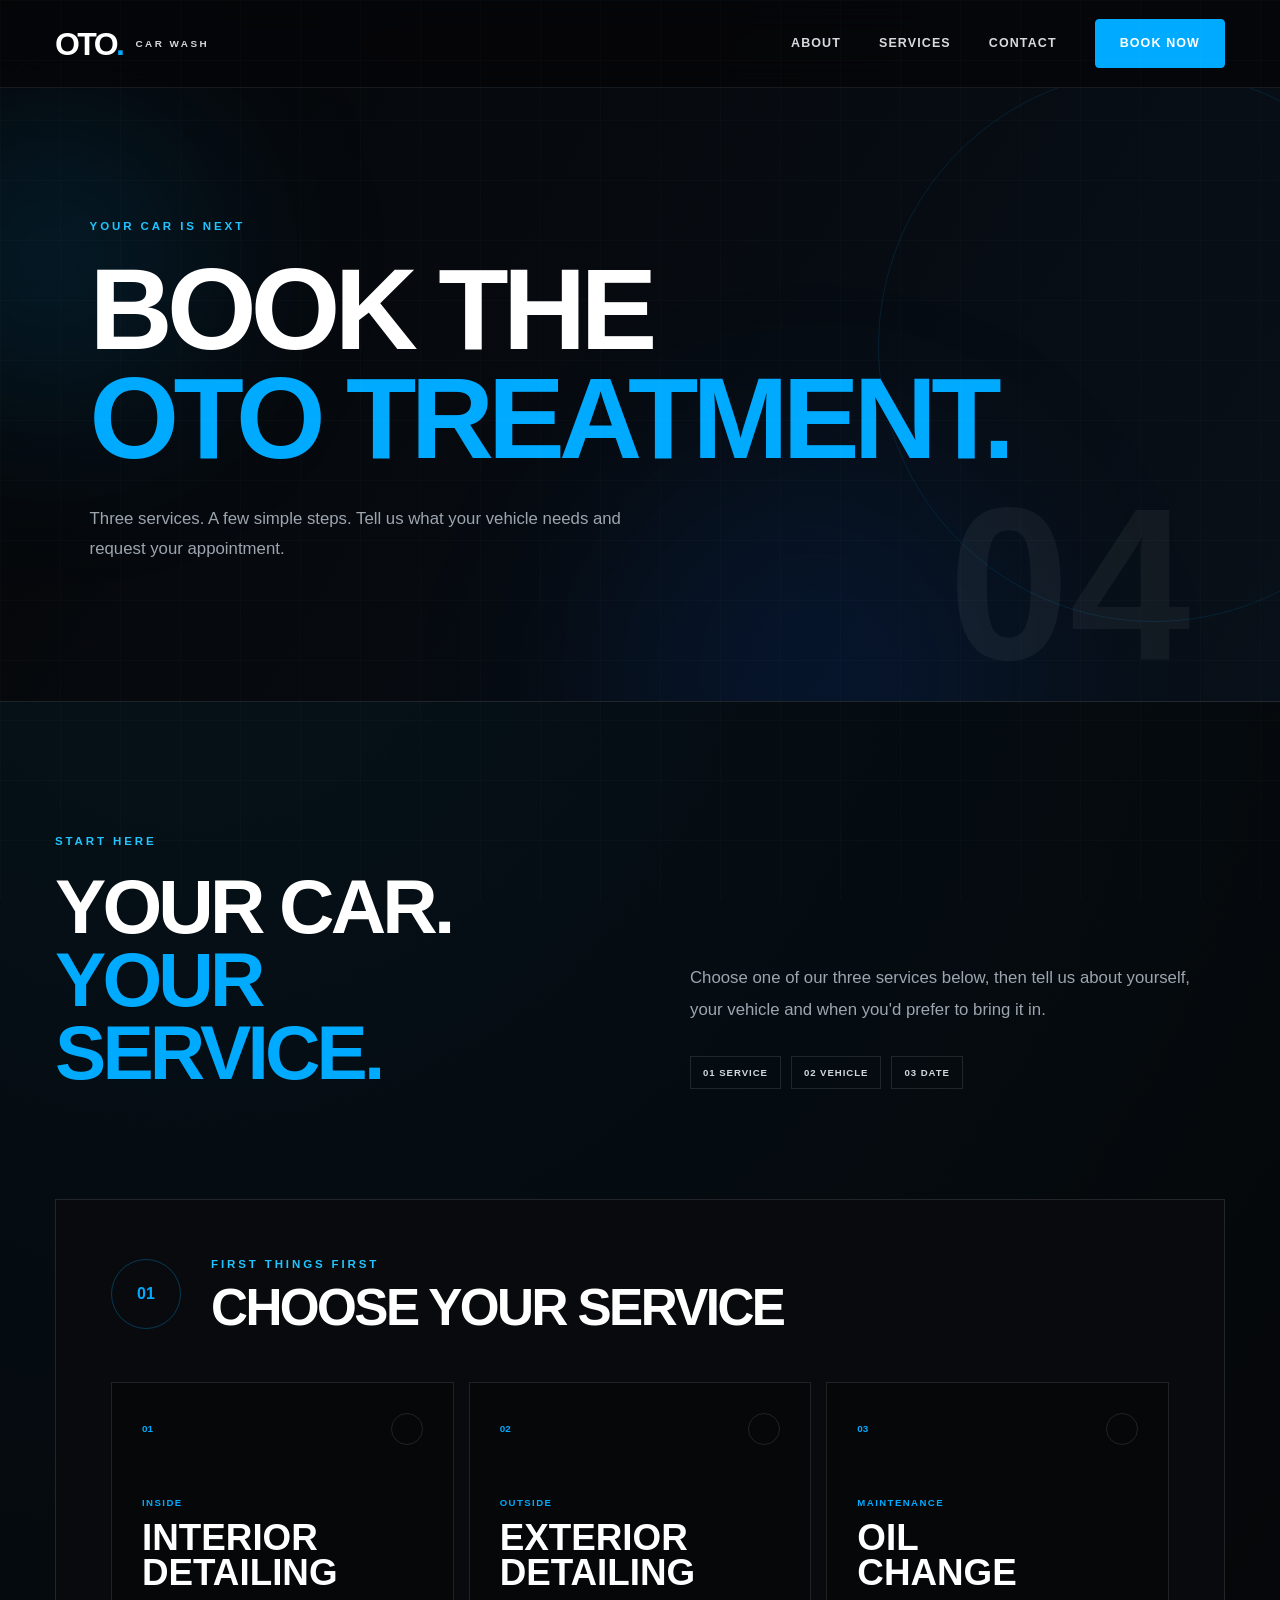
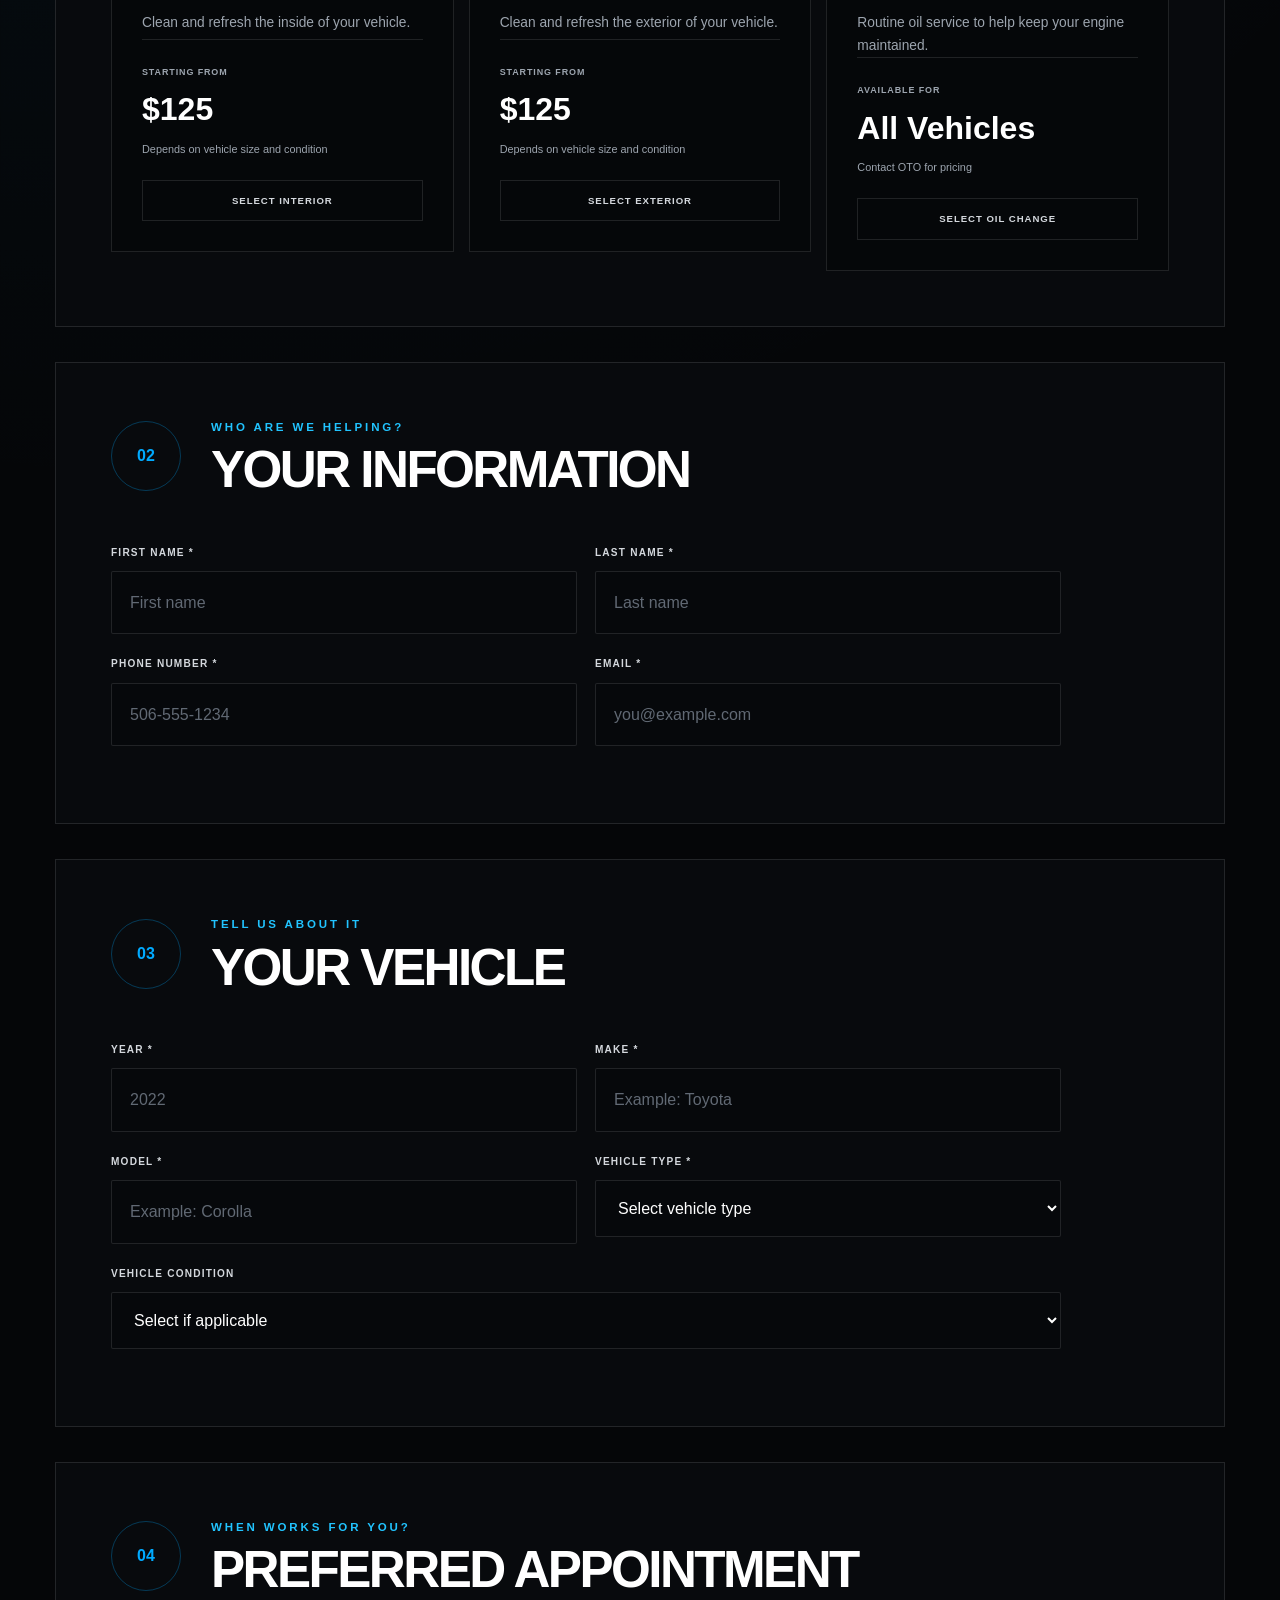
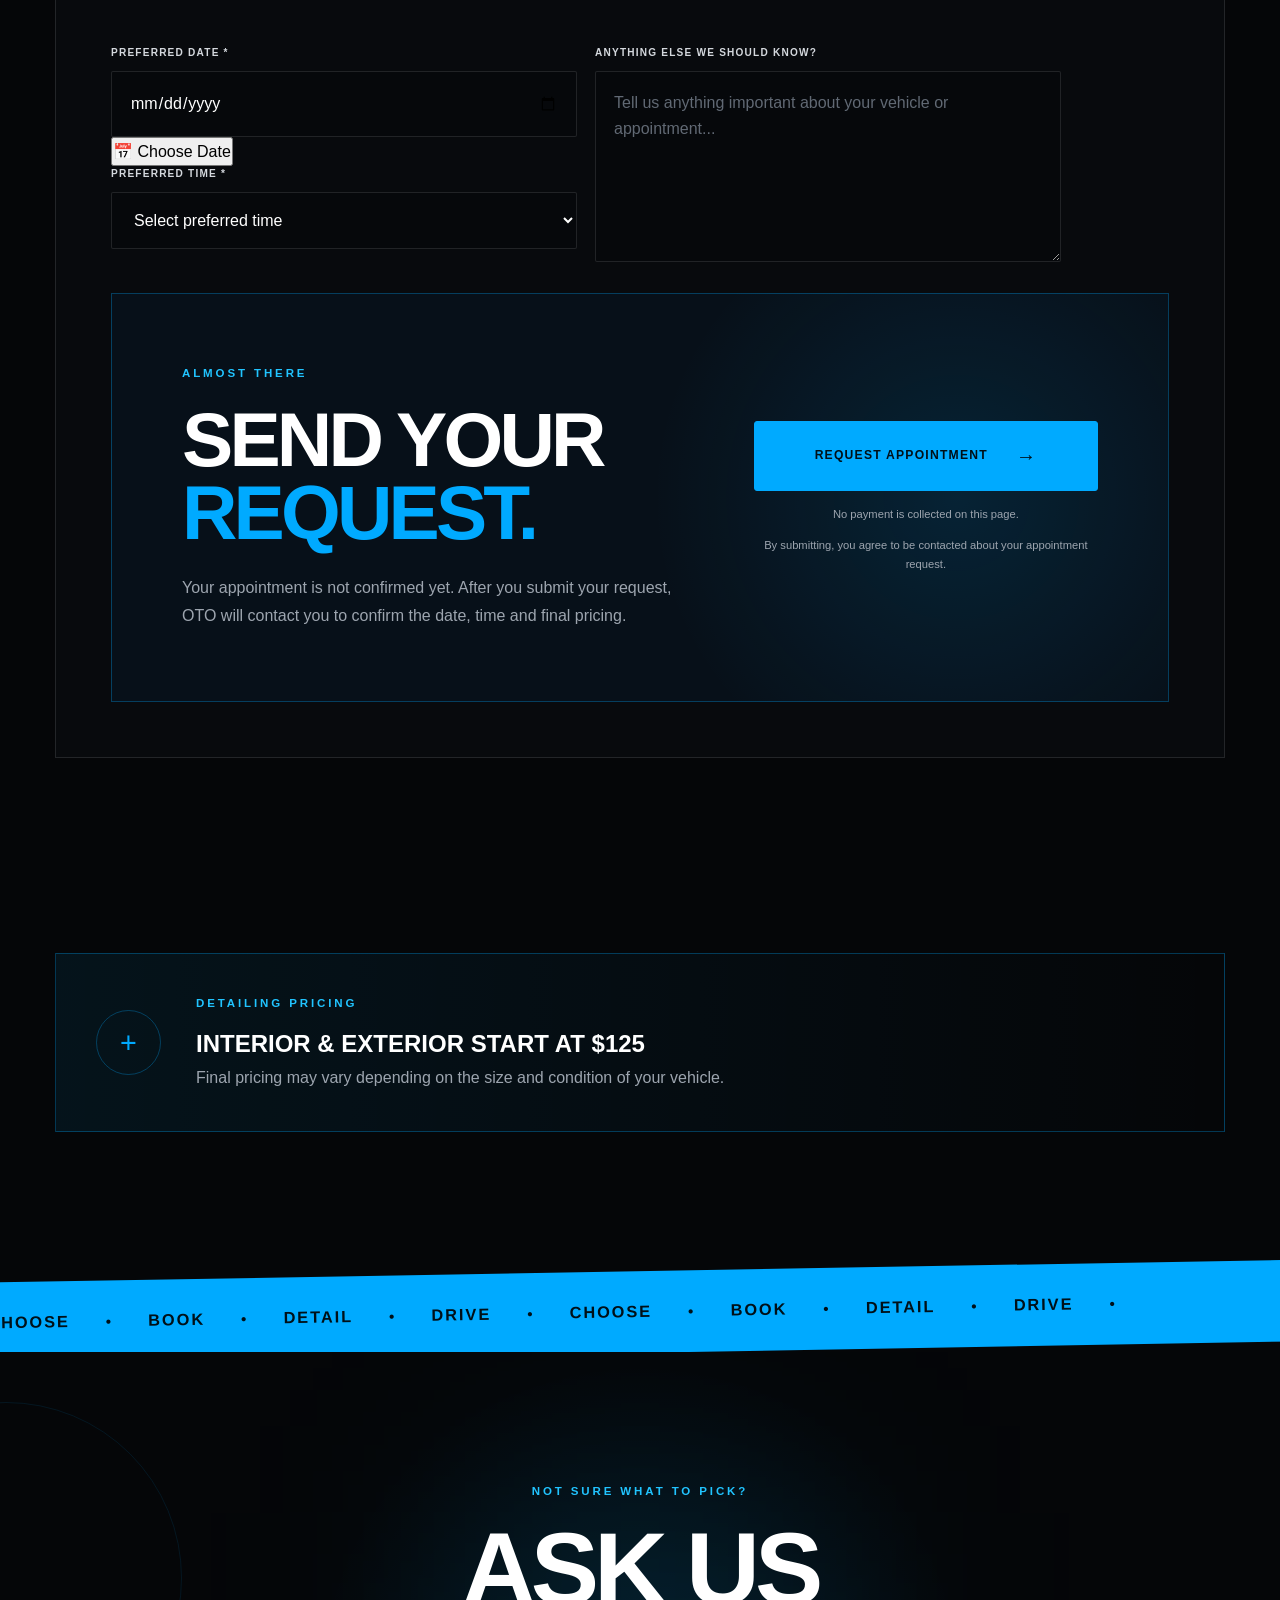
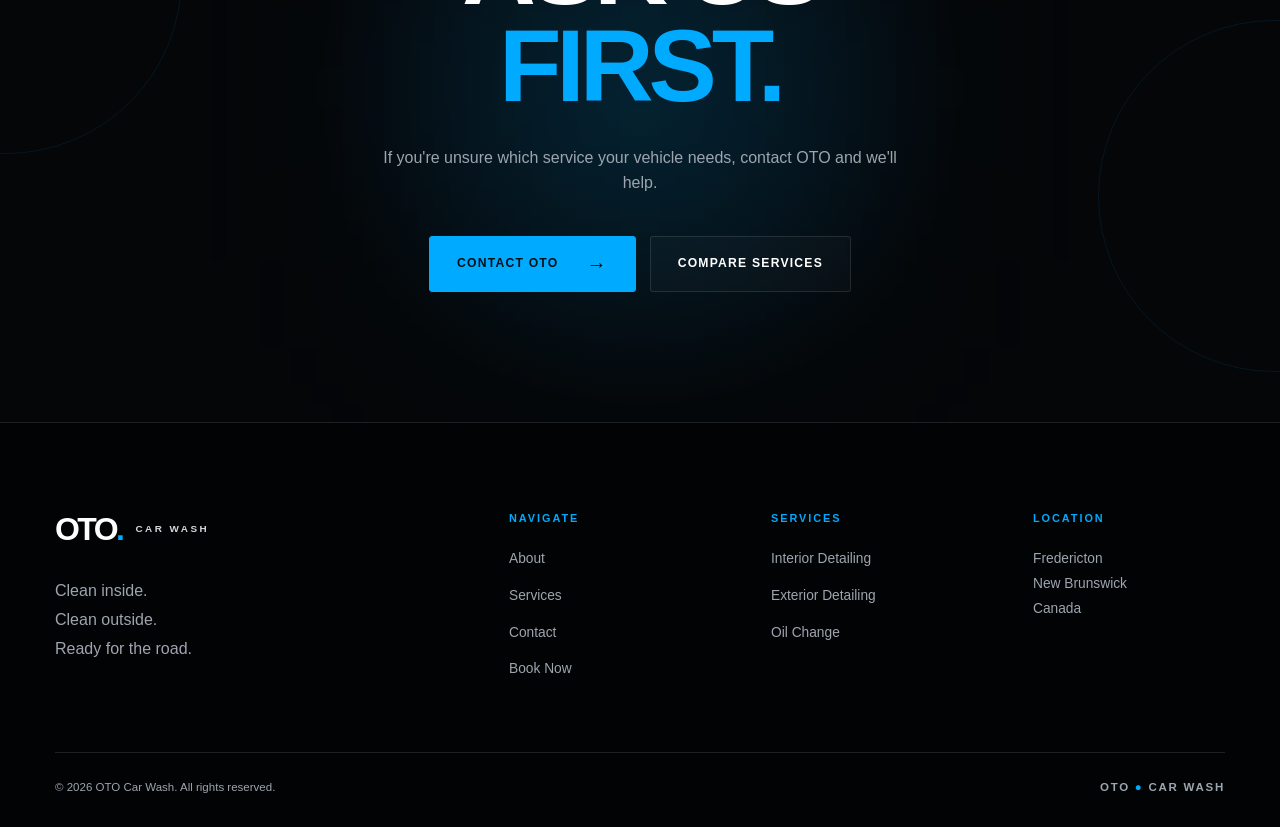
==== commit 26d267e6: "Update booking.html Adding Calender icon" ====
--- a/booking.html
+++ b/booking.html
@@ -602,14 +602,23 @@
                             PREFERRED DATE *
                         </label>
 
-                        <input
-                            type="date"
-                            id="appointmentDate"
-                            name="Preferred Date"
-                            required
-                        >
-
-                    </div>
+                        <div class="date-picker-wrapper">
+							<input
+								type="date"
+								id="appointmentDate"
+								name="Preferred Date"
+								required
+							>
+
+							<button
+								type="button"
+								class="calendar-open-btn"
+								id="openCalendarBtn"
+								aria-label="Open appointment calendar"
+							>
+								📅 Choose Date
+							</button>
+						</div>
 
                     <div class="form-field">
 
@@ -908,4 +917,4 @@
 <script src="js/script.js"></script>
 
 </body>
-</html>+</html>
